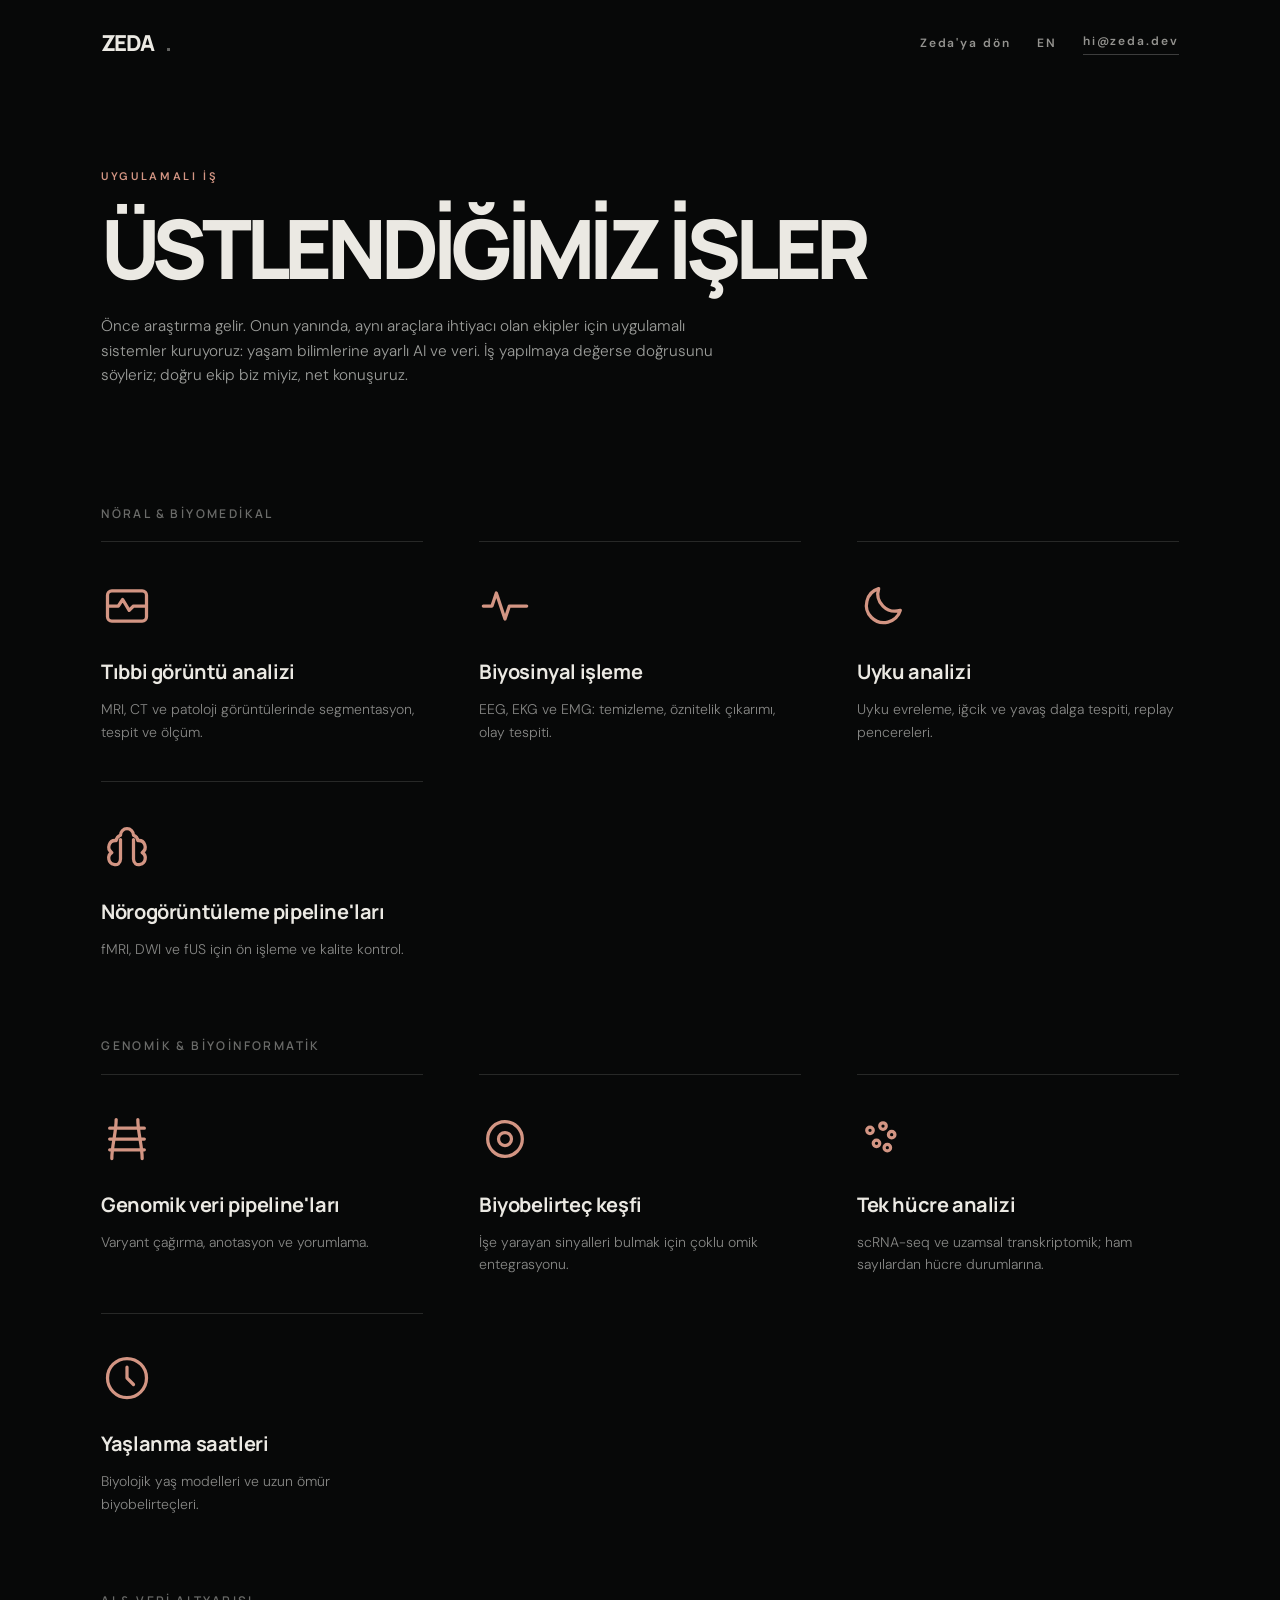
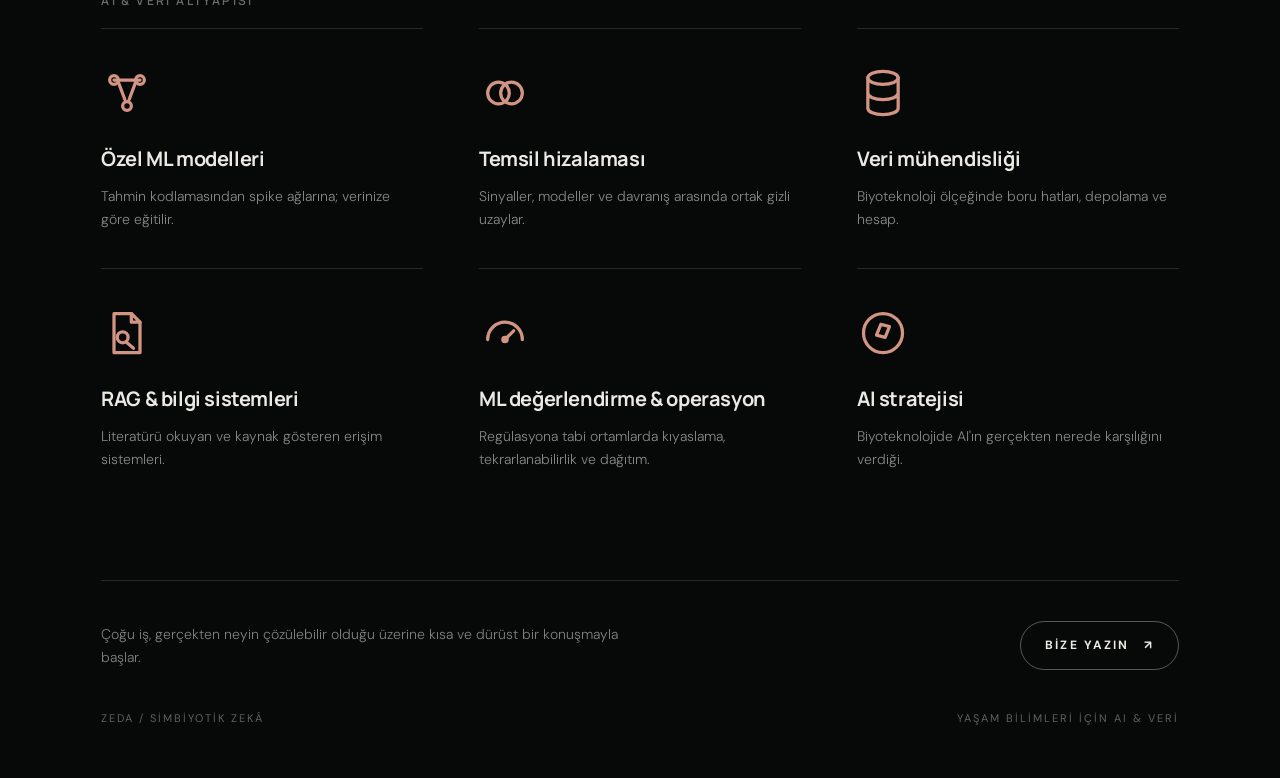
==== services-tr.html @ adeeffd5 "feat: minimal services layout — no cards, large icons, hairlines" ====
<!doctype html>
<html lang="tr">
<head>
<meta charset="utf-8">
<meta name="viewport" content="width=device-width, initial-scale=1, viewport-fit=cover">
<meta name="theme-color" content="#080909">
<meta name="robots" content="index,follow">
<meta name="description" content="Zeda'nın araştırmanın yanında aldığı uygulamalı işler: tıbbi görüntülemeden genomik boru hatlarına, yaşam bilimleri için AI ve veri.">
<link rel="canonical" href="https://zeda.dev/services-tr.html">
<link rel="alternate" hreflang="en" href="https://zeda.dev/services.html">
<link rel="alternate" hreflang="tr" href="https://zeda.dev/services-tr.html">
<link rel="icon" type="image/svg+xml" href="./zeda-logo-white.svg">
<meta property="og:type" content="website">
<meta property="og:title" content="Hizmetler · Zeda">
<meta property="og:description" content="Zeda'nın araştırmanın yanında aldığı uygulamalı işler: tıbbi görüntülemeden genomik boru hatlarına, yaşam bilimleri için AI ve veri.">
<link rel="preconnect" href="https://fonts.googleapis.com">
<link rel="preconnect" href="https://fonts.gstatic.com" crossorigin>
<link href="https://fonts.googleapis.com/css2?family=DM+Sans:wght@300;400;500;600;700&family=Manrope:wght@300;400;500;600;700;800&display=swap" rel="stylesheet">
<title>Hizmetler · Zeda | AI &amp; Data for the Life Sciences</title>
<style>
:root{--ink:#070808;--chalk:#ebe9e3;--sub:#9c9c98;--acc:#d39583;--line:rgba(235,233,227,.14)}
*{box-sizing:border-box}
html{scroll-behavior:smooth}
body{margin:0;background:var(--ink);color:var(--chalk);font-family:'DM Sans',Helvetica,Arial,sans-serif;-webkit-font-smoothing:antialiased;line-height:1.6}
a{color:inherit;text-decoration:none}
.wrap{max-width:1180px;margin:0 auto;padding:0 clamp(22px,4vw,56px)}
header{display:flex;align-items:center;justify-content:space-between;padding:26px 0}
.brand{display:inline-flex;align-items:center;gap:12px;font-family:'Manrope',sans-serif;font-weight:800;letter-spacing:-.08em;font-size:22px}
.brand img{width:28px;height:28px}
.brand .dot{opacity:.4}
.head-right{display:flex;align-items:center;gap:26px;font-size:12px;letter-spacing:.16em;font-weight:600}
.head-right a{opacity:.62;transition:opacity .2s}
.head-right a:hover{opacity:1}
.head-right .mail{border-bottom:1px solid rgba(255,255,255,.35);padding-bottom:3px}
.hero{position:relative;padding:9vh 0 7vh}
.hero .kick{font-size:11px;letter-spacing:.24em;color:var(--acc);font-weight:600;margin-bottom:22px}
.hero h1{font-family:'Manrope',sans-serif;font-weight:800;letter-spacing:-.07em;line-height:.98;font-size:clamp(44px,6.4vw,96px);margin:0 0 26px;max-width:16ch}
.hero p{max-width:62ch;font-size:clamp(15px,1.2vw,18px);color:rgba(227,228,224,.68);font-weight:300}
.svc-section{margin:14px 0 10px}
.svc-sec-title{font-family:'Manrope',sans-serif;font-size:12px;font-weight:600;letter-spacing:.2em;color:rgba(228,229,224,.45);margin:38px 0 18px;text-transform:uppercase}
.svc-grid{display:grid;grid-template-columns:repeat(auto-fill,minmax(300px,1fr));column-gap:56px;row-gap:0}
.svc-card{position:relative;padding:38px 0;border-top:1px solid var(--line)}
.svc-icon{color:var(--acc);margin-bottom:24px;display:grid;place-items:start;transition:transform .3s}
.svc-icon svg{width:52px;height:52px}
.svc-card:hover .svc-icon{transform:translateY(-3px)}
.svc-card h3{font-family:'Manrope',sans-serif;font-size:20px;font-weight:700;letter-spacing:-.02em;margin:0 0 10px}
.svc-card p{margin:0;font-size:14px;color:rgba(227,228,224,.58);font-weight:300;max-width:34ch}
.close{margin:72px 0 40px;border-top:1px solid var(--line);padding-top:40px;display:flex;align-items:center;justify-content:space-between;gap:24px;flex-wrap:wrap}
.close p{margin:0;font-size:14px;color:rgba(227,228,224,.55);max-width:52ch;font-weight:300}
.cta{display:inline-flex;align-items:center;gap:14px;font-size:12px;font-weight:700;letter-spacing:.18em;border:1px solid rgba(235,233,227,.35);border-radius:100px;padding:14px 24px;transition:border-color .25s,background .25s}
.cta:hover{border-color:var(--acc);background:rgba(211,149,131,.08)}
footer{padding:0 0 50px;font-size:11px;letter-spacing:.18em;color:rgba(231,232,228,.4);display:flex;justify-content:space-between;gap:16px;flex-wrap:wrap}
@media(max-width:640px){.head-right{gap:16px}
</style>
</head>
<body>
<div class="wrap">
  <header>
    <a class="brand" href="./">ZEDA<span class="dot">.</span></a>
    <div class="head-right">
      <a href="./">Zeda'ya dön</a>
      <a class="lang" href="./services.html" hreflang="en">EN</a>
      <a class="mail" href="mailto:hi@zeda.dev">hi@zeda.dev</a>
    </div>
  </header>

  <section class="hero">
    <div class="kick">UYGULAMALI İŞ</div>
    <h1>ÜSTLENDİĞİMİZ İŞLER</h1>
    <p>Önce araştırma gelir. Onun yanında, aynı araçlara ihtiyacı olan ekipler için uygulamalı sistemler kuruyoruz: yaşam bilimlerine ayarlı AI ve veri. İş yapılmaya değerse doğrusunu söyleriz; doğru ekip biz miyiz, net konuşuruz.</p>
  </section>

  <section class="svc-section">
    <h2 class="svc-sec-title">Nöral & biyomedikal</h2>
    <div class="svc-grid"><article class="svc-card">
      <div class="svc-icon"><svg viewBox="0 0 24 24" width="26" height="26" fill="none" stroke="currentColor" stroke-width="1.5" stroke-linecap="round" stroke-linejoin="round" aria-hidden="true"><rect x="3" y="5" width="18" height="14" rx="2"/><path d="M3 12h5l2-3 3 5 2-2h6"/></svg></div>
      <h3>Tıbbi görüntü analizi</h3>
      <p>MRI, CT ve patoloji görüntülerinde segmentasyon, tespit ve ölçüm.</p>
    </article><article class="svc-card">
      <div class="svc-icon"><svg viewBox="0 0 24 24" width="26" height="26" fill="none" stroke="currentColor" stroke-width="1.5" stroke-linecap="round" stroke-linejoin="round" aria-hidden="true"><path d="M2 12h4l2-6 4 12 2-6h8"/></svg></div>
      <h3>Biyosinyal işleme</h3>
      <p>EEG, EKG ve EMG: temizleme, öznitelik çıkarımı, olay tespiti.</p>
    </article><article class="svc-card">
      <div class="svc-icon"><svg viewBox="0 0 24 24" width="26" height="26" fill="none" stroke="currentColor" stroke-width="1.5" stroke-linecap="round" stroke-linejoin="round" aria-hidden="true"><path d="M20 14A8 8 0 0 1 10 4a8 8 0 1 0 10 10z"/></svg></div>
      <h3>Uyku analizi</h3>
      <p>Uyku evreleme, iğcik ve yavaş dalga tespiti, replay pencereleri.</p>
    </article><article class="svc-card">
      <div class="svc-icon"><svg viewBox="0 0 24 24" width="26" height="26" fill="none" stroke="currentColor" stroke-width="1.5" stroke-linecap="round" stroke-linejoin="round" aria-hidden="true"><path d="M12 4a3 3 0 0 0-3 3 3 3 0 0 0-2 2.5A3 3 0 0 0 5 15a3 3 0 0 0 1 5.5c1.5.5 3-.5 3-2.5V9m3-5a3 3 0 0 1 3 3 3 3 0 0 1 2 2.5A3 3 0 0 1 19 15a3 3 0 0 1-1 5.5c-1.5.5-3-.5-3-2.5V9"/></svg></div>
      <h3>Nörogörüntüleme pipeline'ları</h3>
      <p>fMRI, DWI ve fUS için ön işleme ve kalite kontrol.</p>
    </article></div>
  </section><section class="svc-section">
    <h2 class="svc-sec-title">Genomik & biyoinformatik</h2>
    <div class="svc-grid"><article class="svc-card">
      <div class="svc-icon"><svg viewBox="0 0 24 24" width="26" height="26" fill="none" stroke="currentColor" stroke-width="1.5" stroke-linecap="round" stroke-linejoin="round" aria-hidden="true"><path d="M7 3c0 6-2 12-2 18M17 3c0 6 2 12 2 18M4 7h16M4 12h16M4 17h16"/></svg></div>
      <h3>Genomik veri pipeline'ları</h3>
      <p>Varyant çağırma, anotasyon ve yorumlama.</p>
    </article><article class="svc-card">
      <div class="svc-icon"><svg viewBox="0 0 24 24" width="26" height="26" fill="none" stroke="currentColor" stroke-width="1.5" stroke-linecap="round" stroke-linejoin="round" aria-hidden="true"><circle cx="12" cy="12" r="8"/><circle cx="12" cy="12" r="3"/></svg></div>
      <h3>Biyobelirteç keşfi</h3>
      <p>İşe yarayan sinyalleri bulmak için çoklu omik entegrasyonu.</p>
    </article><article class="svc-card">
      <div class="svc-icon"><svg viewBox="0 0 24 24" width="26" height="26" fill="none" stroke="currentColor" stroke-width="1.5" stroke-linecap="round" stroke-linejoin="round" aria-hidden="true"><circle cx="6" cy="8" r="1.5"/><circle cx="12" cy="6" r="1.5"/><circle cx="9" cy="14" r="1.5"/><circle cx="16" cy="10" r="1.5"/><circle cx="14" cy="16" r="1.5"/></svg></div>
      <h3>Tek hücre analizi</h3>
      <p>scRNA-seq ve uzamsal transkriptomik; ham sayılardan hücre durumlarına.</p>
    </article><article class="svc-card">
      <div class="svc-icon"><svg viewBox="0 0 24 24" width="26" height="26" fill="none" stroke="currentColor" stroke-width="1.5" stroke-linecap="round" stroke-linejoin="round" aria-hidden="true"><circle cx="12" cy="12" r="9"/><path d="M12 7v5l3 3"/></svg></div>
      <h3>Yaşlanma saatleri</h3>
      <p>Biyolojik yaş modelleri ve uzun ömür biyobelirteçleri.</p>
    </article></div>
  </section><section class="svc-section">
    <h2 class="svc-sec-title">AI & veri altyapısı</h2>
    <div class="svc-grid"><article class="svc-card">
      <div class="svc-icon"><svg viewBox="0 0 24 24" width="26" height="26" fill="none" stroke="currentColor" stroke-width="1.5" stroke-linecap="round" stroke-linejoin="round" aria-hidden="true"><circle cx="6" cy="6" r="2"/><circle cx="18" cy="6" r="2"/><circle cx="12" cy="18" r="2"/><path d="M8 7l3 8M16 7l-3 8M6 6h12"/></svg></div>
      <h3>Özel ML modelleri</h3>
      <p>Tahmin kodlamasından spike ağlarına; verinize göre eğitilir.</p>
    </article><article class="svc-card">
      <div class="svc-icon"><svg viewBox="0 0 24 24" width="26" height="26" fill="none" stroke="currentColor" stroke-width="1.5" stroke-linecap="round" stroke-linejoin="round" aria-hidden="true"><circle cx="9" cy="12" r="5"/><circle cx="15" cy="12" r="5"/></svg></div>
      <h3>Temsil hizalaması</h3>
      <p>Sinyaller, modeller ve davranış arasında ortak gizli uzaylar.</p>
    </article><article class="svc-card">
      <div class="svc-icon"><svg viewBox="0 0 24 24" width="26" height="26" fill="none" stroke="currentColor" stroke-width="1.5" stroke-linecap="round" stroke-linejoin="round" aria-hidden="true"><ellipse cx="12" cy="5" rx="7" ry="3"/><path d="M5 5v14c0 1.7 3.1 3 7 3s7-1.3 7-3V5M5 12c0 1.7 3.1 3 7 3s7-1.3 7-3"/></svg></div>
      <h3>Veri mühendisliği</h3>
      <p>Biyoteknoloji ölçeğinde boru hatları, depolama ve hesap.</p>
    </article><article class="svc-card">
      <div class="svc-icon"><svg viewBox="0 0 24 24" width="26" height="26" fill="none" stroke="currentColor" stroke-width="1.5" stroke-linecap="round" stroke-linejoin="round" aria-hidden="true"><path d="M6 3h8l4 4v14H6z"/><path d="M14 3v4h4"/><circle cx="10" cy="14" r="2.5"/><path d="M12 16.5L15 19"/></svg></div>
      <h3>RAG & bilgi sistemleri</h3>
      <p>Literatürü okuyan ve kaynak gösteren erişim sistemleri.</p>
    </article><article class="svc-card">
      <div class="svc-icon"><svg viewBox="0 0 24 24" width="26" height="26" fill="none" stroke="currentColor" stroke-width="1.5" stroke-linecap="round" stroke-linejoin="round" aria-hidden="true"><path d="M4 15a8 8 0 1 1 16 0"/><path d="M12 15l4-4"/><circle cx="12" cy="15" r="1"/></svg></div>
      <h3>ML değerlendirme & operasyon</h3>
      <p>Regülasyona tabi ortamlarda kıyaslama, tekrarlanabilirlik ve dağıtım.</p>
    </article><article class="svc-card">
      <div class="svc-icon"><svg viewBox="0 0 24 24" width="26" height="26" fill="none" stroke="currentColor" stroke-width="1.5" stroke-linecap="round" stroke-linejoin="round" aria-hidden="true"><circle cx="12" cy="12" r="9"/><path d="M15 9l-2 5-4-1 2-5z"/></svg></div>
      <h3>AI stratejisi</h3>
      <p>Biyoteknolojide AI'ın gerçekten nerede karşılığını verdiği.</p>
    </article></div>
  </section>

  <section class="close">
    <p>Çoğu iş, gerçekten neyin çözülebilir olduğu üzerine kısa ve dürüst bir konuşmayla başlar.</p>
    <a class="cta" href="mailto:hi@zeda.dev?subject=Project%20inquiry">BİZE YAZIN <span>↗</span></a>
  </section>

  <footer>
    <span>ZEDA / SİMBİYOTİK ZEKÂ</span>
    <span>YAŞAM BİLİMLERİ İÇİN AI &amp; VERİ</span>
  </footer>
</div>
</body>
</html>
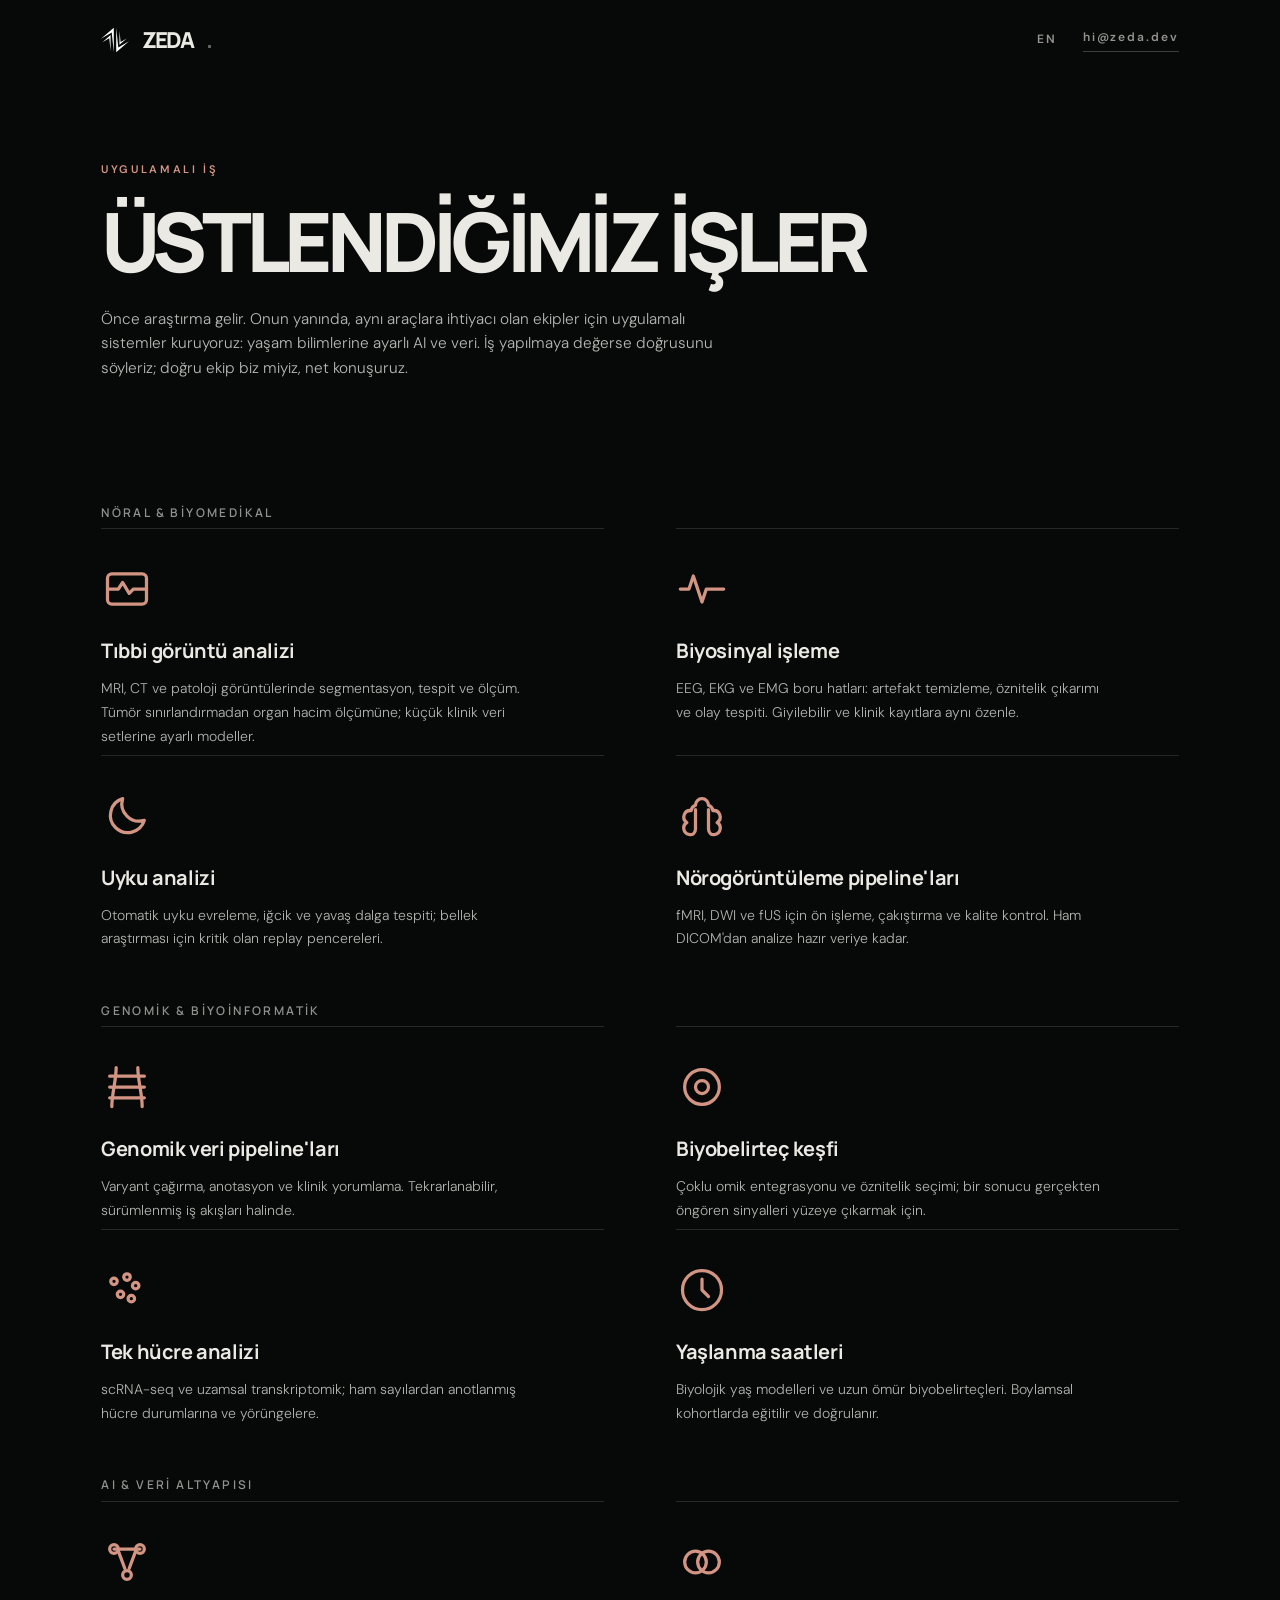
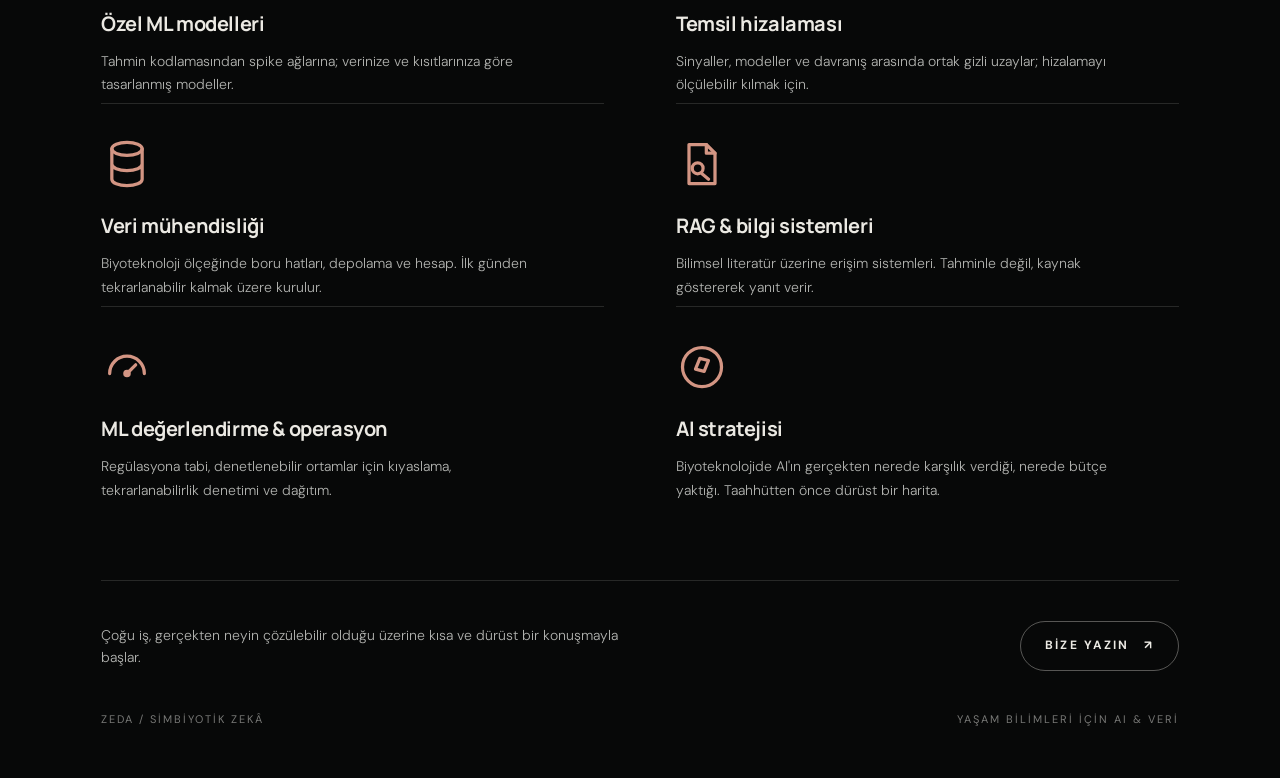
==== commit 8b4c9b60: "fix: services logo, lang links, 2-col grid, richer copy" ====
--- a/services-tr.html
+++ b/services-tr.html
@@ -25,40 +25,39 @@
 a{color:inherit;text-decoration:none}
 .wrap{max-width:1180px;margin:0 auto;padding:0 clamp(22px,4vw,56px)}
 header{display:flex;align-items:center;justify-content:space-between;padding:26px 0}
-.brand{display:inline-flex;align-items:center;gap:12px;font-family:'Manrope',sans-serif;font-weight:800;letter-spacing:-.08em;font-size:22px}
+.brand{display:inline-flex;align-items:center;gap:13px;font-family:'Manrope',sans-serif;font-weight:800;letter-spacing:-.09em;font-size:22px;line-height:1}
 .brand img{width:28px;height:28px}
 .brand .dot{opacity:.4}
 .head-right{display:flex;align-items:center;gap:26px;font-size:12px;letter-spacing:.16em;font-weight:600}
 .head-right a{opacity:.62;transition:opacity .2s}
 .head-right a:hover{opacity:1}
 .head-right .mail{border-bottom:1px solid rgba(255,255,255,.35);padding-bottom:3px}
-.hero{position:relative;padding:9vh 0 7vh}
+.hero{padding:9vh 0 7vh}
 .hero .kick{font-size:11px;letter-spacing:.24em;color:var(--acc);font-weight:600;margin-bottom:22px}
 .hero h1{font-family:'Manrope',sans-serif;font-weight:800;letter-spacing:-.07em;line-height:.98;font-size:clamp(44px,6.4vw,96px);margin:0 0 26px;max-width:16ch}
-.hero p{max-width:62ch;font-size:clamp(15px,1.2vw,18px);color:rgba(227,228,224,.68);font-weight:300}
+.hero p{max-width:62ch;font-size:clamp(15px,1.2vw,18px);color:rgba(227,228,224,.8);font-weight:300}
 .svc-section{margin:14px 0 10px}
-.svc-sec-title{font-family:'Manrope',sans-serif;font-size:12px;font-weight:600;letter-spacing:.2em;color:rgba(228,229,224,.45);margin:38px 0 18px;text-transform:uppercase}
-.svc-grid{display:grid;grid-template-columns:repeat(auto-fill,minmax(300px,1fr));column-gap:56px;row-gap:0}
-.svc-card{position:relative;padding:38px 0;border-top:1px solid var(--line)}
-.svc-icon{color:var(--acc);margin-bottom:24px;display:grid;place-items:start;transition:transform .3s}
-.svc-icon svg{width:52px;height:52px}
+.svc-sec-title{font-family:'Manrope',sans-serif;font-size:12px;font-weight:600;letter-spacing:.2em;color:rgba(228,229,224,.62);margin:44px 0 6px;text-transform:uppercase}
+.svc-grid{display:grid;grid-template-columns:repeat(2,1fr);column-gap:72px}
+.svc-card{position:relative;padding:34px 0 6px;border-top:1px solid var(--line)}
+.svc-icon{color:var(--acc);margin-bottom:20px;display:grid;place-items:start;transition:transform .3s}
 .svc-card:hover .svc-icon{transform:translateY(-3px)}
 .svc-card h3{font-family:'Manrope',sans-serif;font-size:20px;font-weight:700;letter-spacing:-.02em;margin:0 0 10px}
-.svc-card p{margin:0;font-size:14px;color:rgba(227,228,224,.58);font-weight:300;max-width:34ch}
+.svc-card p{margin:0;font-size:14px;line-height:1.7;color:rgba(227,228,224,.78);font-weight:300;max-width:44ch}
 .close{margin:72px 0 40px;border-top:1px solid var(--line);padding-top:40px;display:flex;align-items:center;justify-content:space-between;gap:24px;flex-wrap:wrap}
-.close p{margin:0;font-size:14px;color:rgba(227,228,224,.55);max-width:52ch;font-weight:300}
+.close p{margin:0;font-size:14px;color:rgba(227,228,224,.78);max-width:52ch;font-weight:300}
 .cta{display:inline-flex;align-items:center;gap:14px;font-size:12px;font-weight:700;letter-spacing:.18em;border:1px solid rgba(235,233,227,.35);border-radius:100px;padding:14px 24px;transition:border-color .25s,background .25s}
 .cta:hover{border-color:var(--acc);background:rgba(211,149,131,.08)}
-footer{padding:0 0 50px;font-size:11px;letter-spacing:.18em;color:rgba(231,232,228,.4);display:flex;justify-content:space-between;gap:16px;flex-wrap:wrap}
-@media(max-width:640px){.head-right{gap:16px}
+footer{padding:0 0 50px;font-size:11px;letter-spacing:.18em;color:rgba(231,232,228,.5);display:flex;justify-content:space-between;gap:16px;flex-wrap:wrap}
+@media(max-width:760px){.svc-grid{grid-template-columns:1fr}}
+@media(max-width:640px){.head-right{gap:16px}}
 </style>
 </head>
 <body>
 <div class="wrap">
   <header>
-    <a class="brand" href="./">ZEDA<span class="dot">.</span></a>
+    <a class="brand" href="./tr.html"><img src="./zeda-logo-white.svg" alt="" width="28" height="28">ZEDA<span class="dot">.</span></a>
     <div class="head-right">
-      <a href="./">Zeda'ya dön</a>
       <a class="lang" href="./services.html" hreflang="en">EN</a>
       <a class="mail" href="mailto:hi@zeda.dev">hi@zeda.dev</a>
     </div>
@@ -73,67 +72,67 @@
   <section class="svc-section">
     <h2 class="svc-sec-title">Nöral & biyomedikal</h2>
     <div class="svc-grid"><article class="svc-card">
-      <div class="svc-icon"><svg viewBox="0 0 24 24" width="26" height="26" fill="none" stroke="currentColor" stroke-width="1.5" stroke-linecap="round" stroke-linejoin="round" aria-hidden="true"><rect x="3" y="5" width="18" height="14" rx="2"/><path d="M3 12h5l2-3 3 5 2-2h6"/></svg></div>
+      <div class="svc-icon"><svg viewBox="0 0 24 24" width="52" height="52" fill="none" stroke="currentColor" stroke-width="1.5" stroke-linecap="round" stroke-linejoin="round" aria-hidden="true"><rect x="3" y="5" width="18" height="14" rx="2"/><path d="M3 12h5l2-3 3 5 2-2h6"/></svg></div>
       <h3>Tıbbi görüntü analizi</h3>
-      <p>MRI, CT ve patoloji görüntülerinde segmentasyon, tespit ve ölçüm.</p>
+      <p>MRI, CT ve patoloji görüntülerinde segmentasyon, tespit ve ölçüm. Tümör sınırlandırmadan organ hacim ölçümüne; küçük klinik veri setlerine ayarlı modeller.</p>
     </article><article class="svc-card">
-      <div class="svc-icon"><svg viewBox="0 0 24 24" width="26" height="26" fill="none" stroke="currentColor" stroke-width="1.5" stroke-linecap="round" stroke-linejoin="round" aria-hidden="true"><path d="M2 12h4l2-6 4 12 2-6h8"/></svg></div>
+      <div class="svc-icon"><svg viewBox="0 0 24 24" width="52" height="52" fill="none" stroke="currentColor" stroke-width="1.5" stroke-linecap="round" stroke-linejoin="round" aria-hidden="true"><path d="M2 12h4l2-6 4 12 2-6h8"/></svg></div>
       <h3>Biyosinyal işleme</h3>
-      <p>EEG, EKG ve EMG: temizleme, öznitelik çıkarımı, olay tespiti.</p>
+      <p>EEG, EKG ve EMG boru hatları: artefakt temizleme, öznitelik çıkarımı ve olay tespiti. Giyilebilir ve klinik kayıtlara aynı özenle.</p>
     </article><article class="svc-card">
-      <div class="svc-icon"><svg viewBox="0 0 24 24" width="26" height="26" fill="none" stroke="currentColor" stroke-width="1.5" stroke-linecap="round" stroke-linejoin="round" aria-hidden="true"><path d="M20 14A8 8 0 0 1 10 4a8 8 0 1 0 10 10z"/></svg></div>
+      <div class="svc-icon"><svg viewBox="0 0 24 24" width="52" height="52" fill="none" stroke="currentColor" stroke-width="1.5" stroke-linecap="round" stroke-linejoin="round" aria-hidden="true"><path d="M20 14A8 8 0 0 1 10 4a8 8 0 1 0 10 10z"/></svg></div>
       <h3>Uyku analizi</h3>
-      <p>Uyku evreleme, iğcik ve yavaş dalga tespiti, replay pencereleri.</p>
+      <p>Otomatik uyku evreleme, iğcik ve yavaş dalga tespiti; bellek araştırması için kritik olan replay pencereleri.</p>
     </article><article class="svc-card">
-      <div class="svc-icon"><svg viewBox="0 0 24 24" width="26" height="26" fill="none" stroke="currentColor" stroke-width="1.5" stroke-linecap="round" stroke-linejoin="round" aria-hidden="true"><path d="M12 4a3 3 0 0 0-3 3 3 3 0 0 0-2 2.5A3 3 0 0 0 5 15a3 3 0 0 0 1 5.5c1.5.5 3-.5 3-2.5V9m3-5a3 3 0 0 1 3 3 3 3 0 0 1 2 2.5A3 3 0 0 1 19 15a3 3 0 0 1-1 5.5c-1.5.5-3-.5-3-2.5V9"/></svg></div>
+      <div class="svc-icon"><svg viewBox="0 0 24 24" width="52" height="52" fill="none" stroke="currentColor" stroke-width="1.5" stroke-linecap="round" stroke-linejoin="round" aria-hidden="true"><path d="M12 4a3 3 0 0 0-3 3 3 3 0 0 0-2 2.5A3 3 0 0 0 5 15a3 3 0 0 0 1 5.5c1.5.5 3-.5 3-2.5V9m3-5a3 3 0 0 1 3 3 3 3 0 0 1 2 2.5A3 3 0 0 1 19 15a3 3 0 0 1-1 5.5c-1.5.5-3-.5-3-2.5V9"/></svg></div>
       <h3>Nörogörüntüleme pipeline'ları</h3>
-      <p>fMRI, DWI ve fUS için ön işleme ve kalite kontrol.</p>
+      <p>fMRI, DWI ve fUS için ön işleme, çakıştırma ve kalite kontrol. Ham DICOM'dan analize hazır veriye kadar.</p>
     </article></div>
   </section><section class="svc-section">
     <h2 class="svc-sec-title">Genomik & biyoinformatik</h2>
     <div class="svc-grid"><article class="svc-card">
-      <div class="svc-icon"><svg viewBox="0 0 24 24" width="26" height="26" fill="none" stroke="currentColor" stroke-width="1.5" stroke-linecap="round" stroke-linejoin="round" aria-hidden="true"><path d="M7 3c0 6-2 12-2 18M17 3c0 6 2 12 2 18M4 7h16M4 12h16M4 17h16"/></svg></div>
+      <div class="svc-icon"><svg viewBox="0 0 24 24" width="52" height="52" fill="none" stroke="currentColor" stroke-width="1.5" stroke-linecap="round" stroke-linejoin="round" aria-hidden="true"><path d="M7 3c0 6-2 12-2 18M17 3c0 6 2 12 2 18M4 7h16M4 12h16M4 17h16"/></svg></div>
       <h3>Genomik veri pipeline'ları</h3>
-      <p>Varyant çağırma, anotasyon ve yorumlama.</p>
+      <p>Varyant çağırma, anotasyon ve klinik yorumlama. Tekrarlanabilir, sürümlenmiş iş akışları halinde.</p>
     </article><article class="svc-card">
-      <div class="svc-icon"><svg viewBox="0 0 24 24" width="26" height="26" fill="none" stroke="currentColor" stroke-width="1.5" stroke-linecap="round" stroke-linejoin="round" aria-hidden="true"><circle cx="12" cy="12" r="8"/><circle cx="12" cy="12" r="3"/></svg></div>
+      <div class="svc-icon"><svg viewBox="0 0 24 24" width="52" height="52" fill="none" stroke="currentColor" stroke-width="1.5" stroke-linecap="round" stroke-linejoin="round" aria-hidden="true"><circle cx="12" cy="12" r="8"/><circle cx="12" cy="12" r="3"/></svg></div>
       <h3>Biyobelirteç keşfi</h3>
-      <p>İşe yarayan sinyalleri bulmak için çoklu omik entegrasyonu.</p>
+      <p>Çoklu omik entegrasyonu ve öznitelik seçimi; bir sonucu gerçekten öngören sinyalleri yüzeye çıkarmak için.</p>
     </article><article class="svc-card">
-      <div class="svc-icon"><svg viewBox="0 0 24 24" width="26" height="26" fill="none" stroke="currentColor" stroke-width="1.5" stroke-linecap="round" stroke-linejoin="round" aria-hidden="true"><circle cx="6" cy="8" r="1.5"/><circle cx="12" cy="6" r="1.5"/><circle cx="9" cy="14" r="1.5"/><circle cx="16" cy="10" r="1.5"/><circle cx="14" cy="16" r="1.5"/></svg></div>
+      <div class="svc-icon"><svg viewBox="0 0 24 24" width="52" height="52" fill="none" stroke="currentColor" stroke-width="1.5" stroke-linecap="round" stroke-linejoin="round" aria-hidden="true"><circle cx="6" cy="8" r="1.5"/><circle cx="12" cy="6" r="1.5"/><circle cx="9" cy="14" r="1.5"/><circle cx="16" cy="10" r="1.5"/><circle cx="14" cy="16" r="1.5"/></svg></div>
       <h3>Tek hücre analizi</h3>
-      <p>scRNA-seq ve uzamsal transkriptomik; ham sayılardan hücre durumlarına.</p>
+      <p>scRNA-seq ve uzamsal transkriptomik; ham sayılardan anotlanmış hücre durumlarına ve yörüngelere.</p>
     </article><article class="svc-card">
-      <div class="svc-icon"><svg viewBox="0 0 24 24" width="26" height="26" fill="none" stroke="currentColor" stroke-width="1.5" stroke-linecap="round" stroke-linejoin="round" aria-hidden="true"><circle cx="12" cy="12" r="9"/><path d="M12 7v5l3 3"/></svg></div>
+      <div class="svc-icon"><svg viewBox="0 0 24 24" width="52" height="52" fill="none" stroke="currentColor" stroke-width="1.5" stroke-linecap="round" stroke-linejoin="round" aria-hidden="true"><circle cx="12" cy="12" r="9"/><path d="M12 7v5l3 3"/></svg></div>
       <h3>Yaşlanma saatleri</h3>
-      <p>Biyolojik yaş modelleri ve uzun ömür biyobelirteçleri.</p>
+      <p>Biyolojik yaş modelleri ve uzun ömür biyobelirteçleri. Boylamsal kohortlarda eğitilir ve doğrulanır.</p>
     </article></div>
   </section><section class="svc-section">
     <h2 class="svc-sec-title">AI & veri altyapısı</h2>
     <div class="svc-grid"><article class="svc-card">
-      <div class="svc-icon"><svg viewBox="0 0 24 24" width="26" height="26" fill="none" stroke="currentColor" stroke-width="1.5" stroke-linecap="round" stroke-linejoin="round" aria-hidden="true"><circle cx="6" cy="6" r="2"/><circle cx="18" cy="6" r="2"/><circle cx="12" cy="18" r="2"/><path d="M8 7l3 8M16 7l-3 8M6 6h12"/></svg></div>
+      <div class="svc-icon"><svg viewBox="0 0 24 24" width="52" height="52" fill="none" stroke="currentColor" stroke-width="1.5" stroke-linecap="round" stroke-linejoin="round" aria-hidden="true"><circle cx="6" cy="6" r="2"/><circle cx="18" cy="6" r="2"/><circle cx="12" cy="18" r="2"/><path d="M8 7l3 8M16 7l-3 8M6 6h12"/></svg></div>
       <h3>Özel ML modelleri</h3>
-      <p>Tahmin kodlamasından spike ağlarına; verinize göre eğitilir.</p>
+      <p>Tahmin kodlamasından spike ağlarına; verinize ve kısıtlarınıza göre tasarlanmış modeller.</p>
     </article><article class="svc-card">
-      <div class="svc-icon"><svg viewBox="0 0 24 24" width="26" height="26" fill="none" stroke="currentColor" stroke-width="1.5" stroke-linecap="round" stroke-linejoin="round" aria-hidden="true"><circle cx="9" cy="12" r="5"/><circle cx="15" cy="12" r="5"/></svg></div>
+      <div class="svc-icon"><svg viewBox="0 0 24 24" width="52" height="52" fill="none" stroke="currentColor" stroke-width="1.5" stroke-linecap="round" stroke-linejoin="round" aria-hidden="true"><circle cx="9" cy="12" r="5"/><circle cx="15" cy="12" r="5"/></svg></div>
       <h3>Temsil hizalaması</h3>
-      <p>Sinyaller, modeller ve davranış arasında ortak gizli uzaylar.</p>
+      <p>Sinyaller, modeller ve davranış arasında ortak gizli uzaylar; hizalamayı ölçülebilir kılmak için.</p>
     </article><article class="svc-card">
-      <div class="svc-icon"><svg viewBox="0 0 24 24" width="26" height="26" fill="none" stroke="currentColor" stroke-width="1.5" stroke-linecap="round" stroke-linejoin="round" aria-hidden="true"><ellipse cx="12" cy="5" rx="7" ry="3"/><path d="M5 5v14c0 1.7 3.1 3 7 3s7-1.3 7-3V5M5 12c0 1.7 3.1 3 7 3s7-1.3 7-3"/></svg></div>
+      <div class="svc-icon"><svg viewBox="0 0 24 24" width="52" height="52" fill="none" stroke="currentColor" stroke-width="1.5" stroke-linecap="round" stroke-linejoin="round" aria-hidden="true"><ellipse cx="12" cy="5" rx="7" ry="3"/><path d="M5 5v14c0 1.7 3.1 3 7 3s7-1.3 7-3V5M5 12c0 1.7 3.1 3 7 3s7-1.3 7-3"/></svg></div>
       <h3>Veri mühendisliği</h3>
-      <p>Biyoteknoloji ölçeğinde boru hatları, depolama ve hesap.</p>
+      <p>Biyoteknoloji ölçeğinde boru hatları, depolama ve hesap. İlk günden tekrarlanabilir kalmak üzere kurulur.</p>
     </article><article class="svc-card">
-      <div class="svc-icon"><svg viewBox="0 0 24 24" width="26" height="26" fill="none" stroke="currentColor" stroke-width="1.5" stroke-linecap="round" stroke-linejoin="round" aria-hidden="true"><path d="M6 3h8l4 4v14H6z"/><path d="M14 3v4h4"/><circle cx="10" cy="14" r="2.5"/><path d="M12 16.5L15 19"/></svg></div>
+      <div class="svc-icon"><svg viewBox="0 0 24 24" width="52" height="52" fill="none" stroke="currentColor" stroke-width="1.5" stroke-linecap="round" stroke-linejoin="round" aria-hidden="true"><path d="M6 3h8l4 4v14H6z"/><path d="M14 3v4h4"/><circle cx="10" cy="14" r="2.5"/><path d="M12 16.5L15 19"/></svg></div>
       <h3>RAG & bilgi sistemleri</h3>
-      <p>Literatürü okuyan ve kaynak gösteren erişim sistemleri.</p>
+      <p>Bilimsel literatür üzerine erişim sistemleri. Tahminle değil, kaynak göstererek yanıt verir.</p>
     </article><article class="svc-card">
-      <div class="svc-icon"><svg viewBox="0 0 24 24" width="26" height="26" fill="none" stroke="currentColor" stroke-width="1.5" stroke-linecap="round" stroke-linejoin="round" aria-hidden="true"><path d="M4 15a8 8 0 1 1 16 0"/><path d="M12 15l4-4"/><circle cx="12" cy="15" r="1"/></svg></div>
+      <div class="svc-icon"><svg viewBox="0 0 24 24" width="52" height="52" fill="none" stroke="currentColor" stroke-width="1.5" stroke-linecap="round" stroke-linejoin="round" aria-hidden="true"><path d="M4 15a8 8 0 1 1 16 0"/><path d="M12 15l4-4"/><circle cx="12" cy="15" r="1"/></svg></div>
       <h3>ML değerlendirme & operasyon</h3>
-      <p>Regülasyona tabi ortamlarda kıyaslama, tekrarlanabilirlik ve dağıtım.</p>
+      <p>Regülasyona tabi, denetlenebilir ortamlar için kıyaslama, tekrarlanabilirlik denetimi ve dağıtım.</p>
     </article><article class="svc-card">
-      <div class="svc-icon"><svg viewBox="0 0 24 24" width="26" height="26" fill="none" stroke="currentColor" stroke-width="1.5" stroke-linecap="round" stroke-linejoin="round" aria-hidden="true"><circle cx="12" cy="12" r="9"/><path d="M15 9l-2 5-4-1 2-5z"/></svg></div>
+      <div class="svc-icon"><svg viewBox="0 0 24 24" width="52" height="52" fill="none" stroke="currentColor" stroke-width="1.5" stroke-linecap="round" stroke-linejoin="round" aria-hidden="true"><circle cx="12" cy="12" r="9"/><path d="M15 9l-2 5-4-1 2-5z"/></svg></div>
       <h3>AI stratejisi</h3>
-      <p>Biyoteknolojide AI'ın gerçekten nerede karşılığını verdiği.</p>
+      <p>Biyoteknolojide AI'ın gerçekten nerede karşılık verdiği, nerede bütçe yaktığı. Taahhütten önce dürüst bir harita.</p>
     </article></div>
   </section>
 
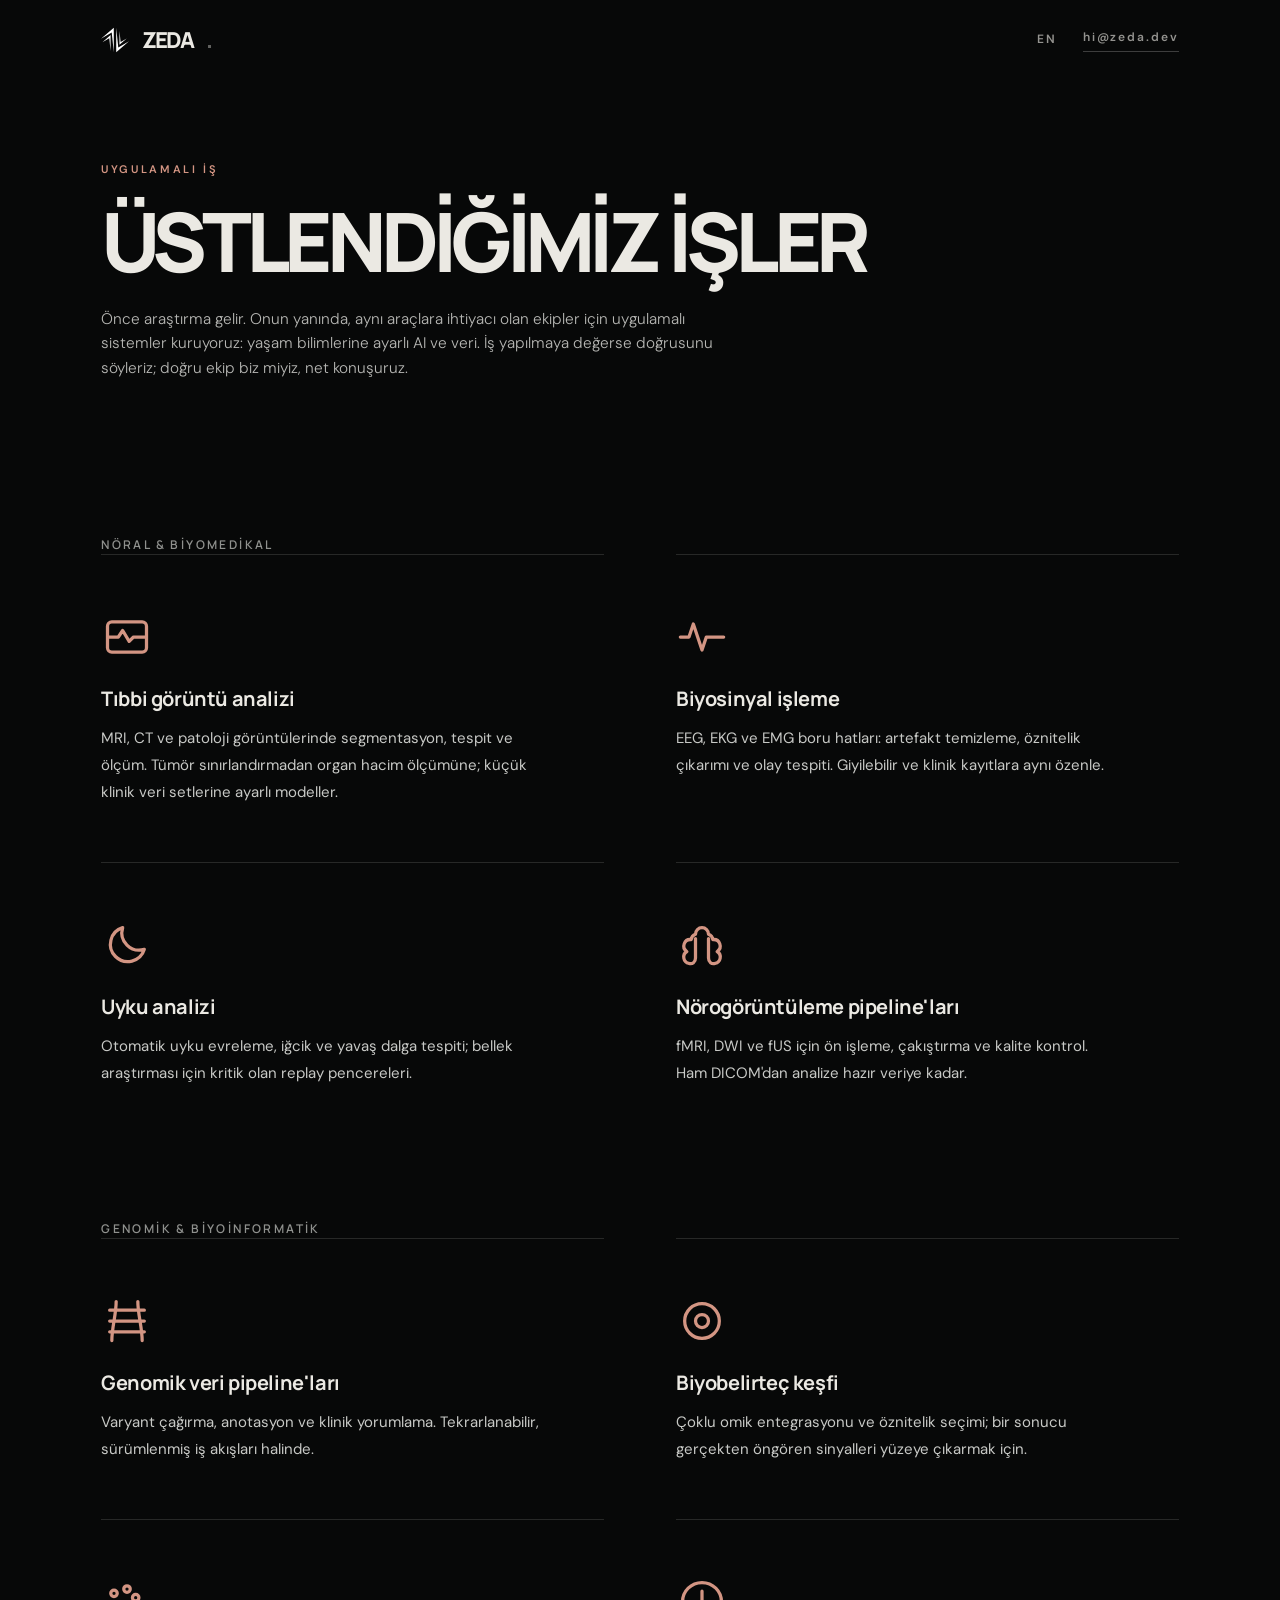
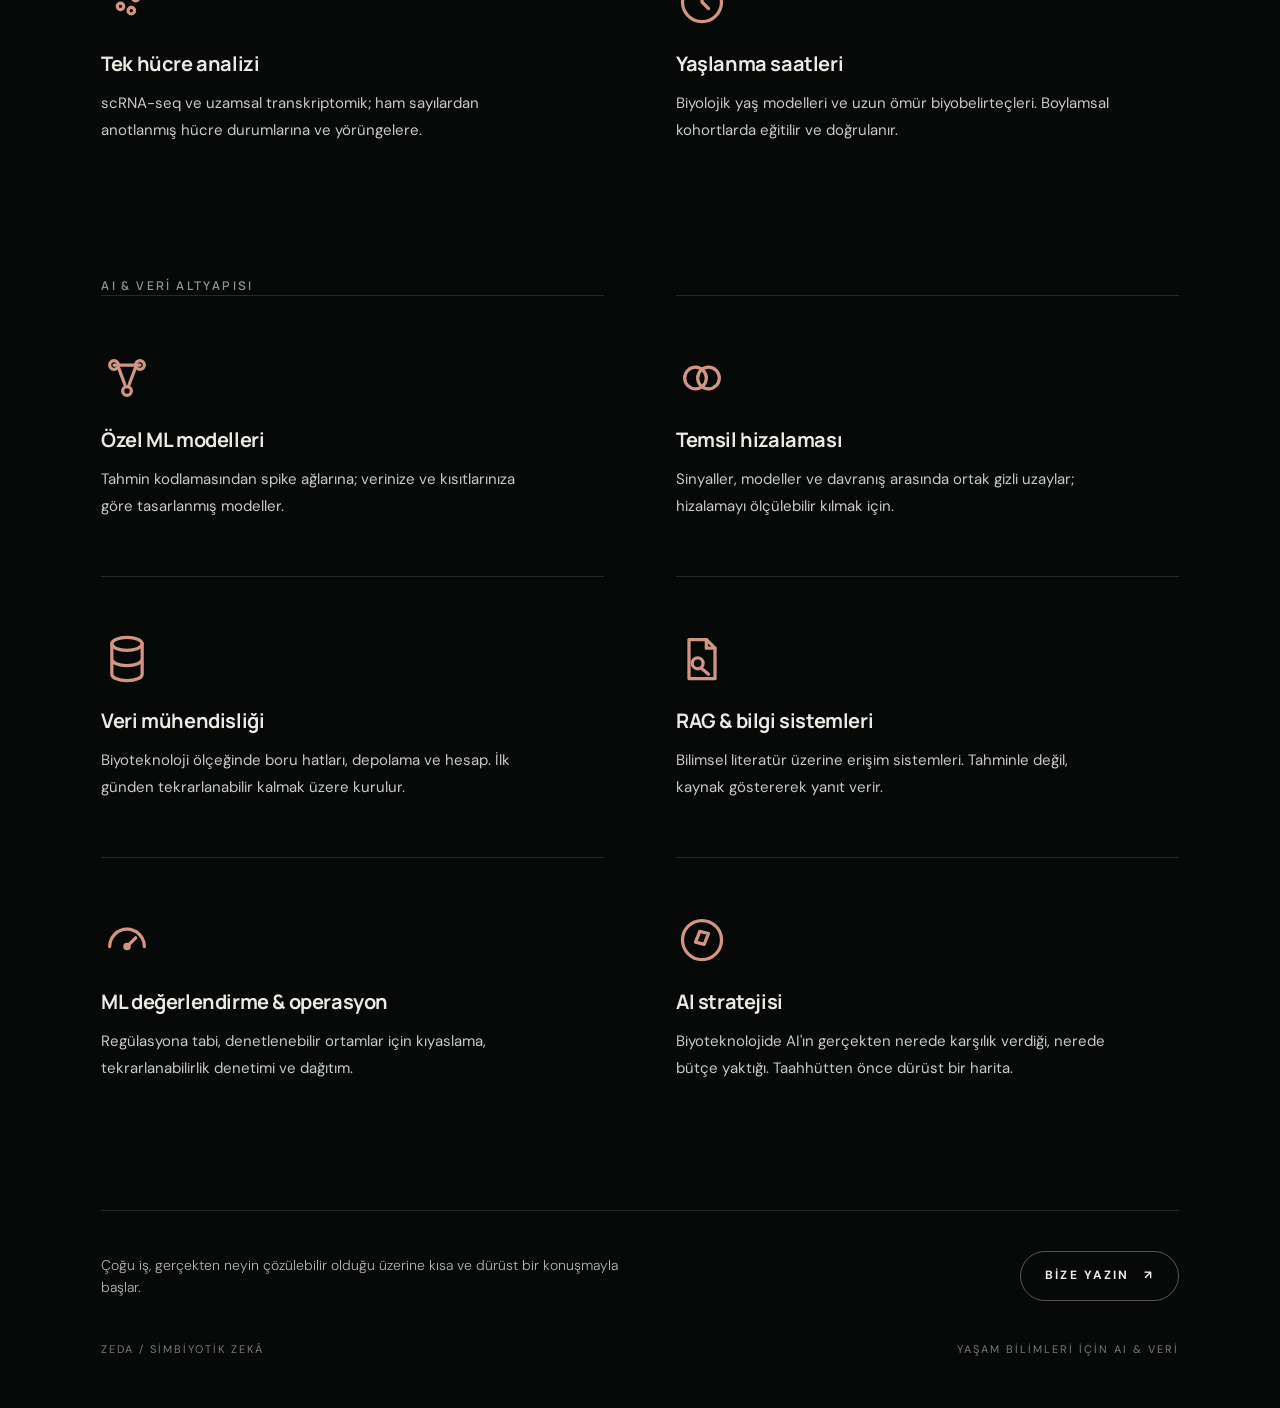
==== commit dffa2c75: "fix: services breathing room + readable descriptions" ====
--- a/services-tr.html
+++ b/services-tr.html
@@ -37,13 +37,13 @@
 .hero h1{font-family:'Manrope',sans-serif;font-weight:800;letter-spacing:-.07em;line-height:.98;font-size:clamp(44px,6.4vw,96px);margin:0 0 26px;max-width:16ch}
 .hero p{max-width:62ch;font-size:clamp(15px,1.2vw,18px);color:rgba(227,228,224,.8);font-weight:300}
 .svc-section{margin:14px 0 10px}
-.svc-sec-title{font-family:'Manrope',sans-serif;font-size:12px;font-weight:600;letter-spacing:.2em;color:rgba(228,229,224,.62);margin:44px 0 6px;text-transform:uppercase}
+.svc-sec-title{font-family:'Manrope',sans-serif;font-size:12px;font-weight:600;letter-spacing:.2em;color:rgba(228,229,224,.62);margin:76px 0 0;text-transform:uppercase}
 .svc-grid{display:grid;grid-template-columns:repeat(2,1fr);column-gap:72px}
-.svc-card{position:relative;padding:34px 0 6px;border-top:1px solid var(--line)}
+.svc-card{position:relative;padding:56px 0;border-top:1px solid var(--line)}
 .svc-icon{color:var(--acc);margin-bottom:20px;display:grid;place-items:start;transition:transform .3s}
 .svc-card:hover .svc-icon{transform:translateY(-3px)}
 .svc-card h3{font-family:'Manrope',sans-serif;font-size:20px;font-weight:700;letter-spacing:-.02em;margin:0 0 10px}
-.svc-card p{margin:0;font-size:14px;line-height:1.7;color:rgba(227,228,224,.78);font-weight:300;max-width:44ch}
+.svc-card p{margin:0;font-size:15px;line-height:1.8;color:rgba(227,228,224,.88);font-weight:400;max-width:44ch}
 .close{margin:72px 0 40px;border-top:1px solid var(--line);padding-top:40px;display:flex;align-items:center;justify-content:space-between;gap:24px;flex-wrap:wrap}
 .close p{margin:0;font-size:14px;color:rgba(227,228,224,.78);max-width:52ch;font-weight:300}
 .cta{display:inline-flex;align-items:center;gap:14px;font-size:12px;font-weight:700;letter-spacing:.18em;border:1px solid rgba(235,233,227,.35);border-radius:100px;padding:14px 24px;transition:border-color .25s,background .25s}
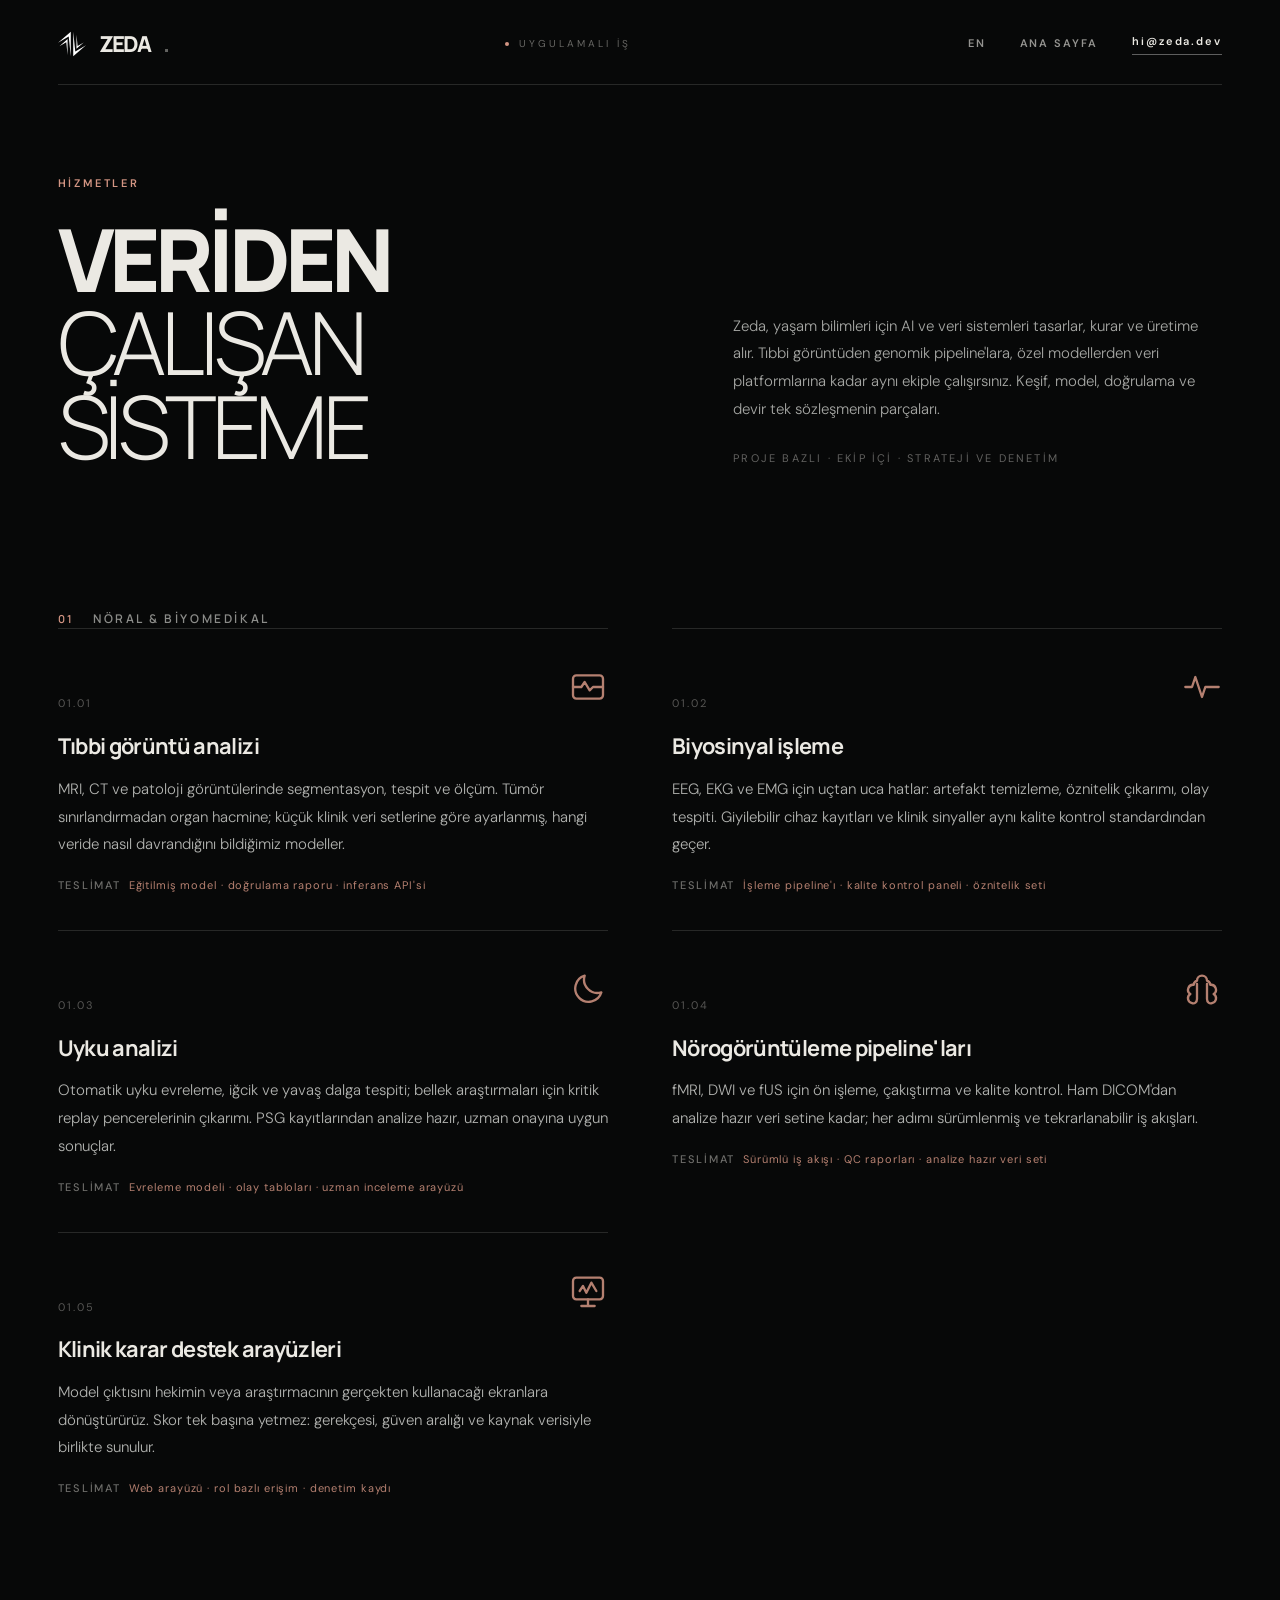
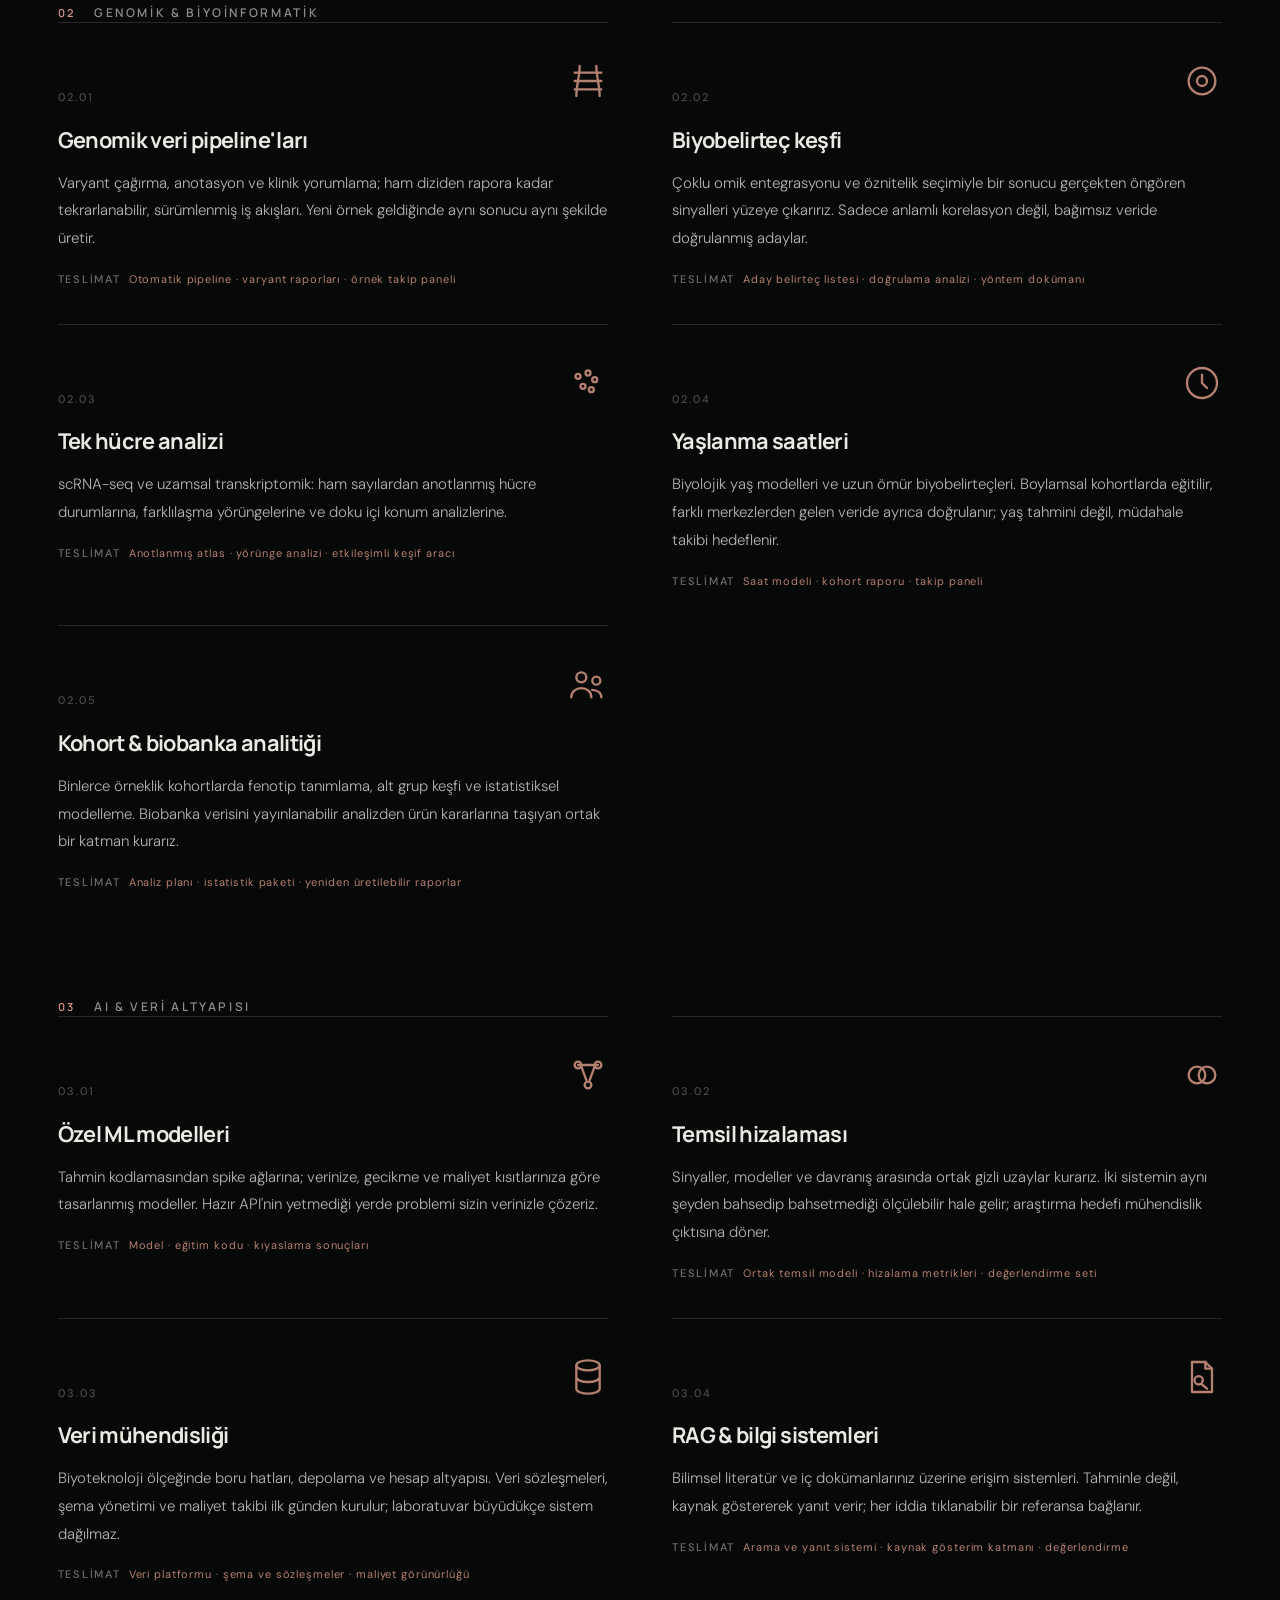
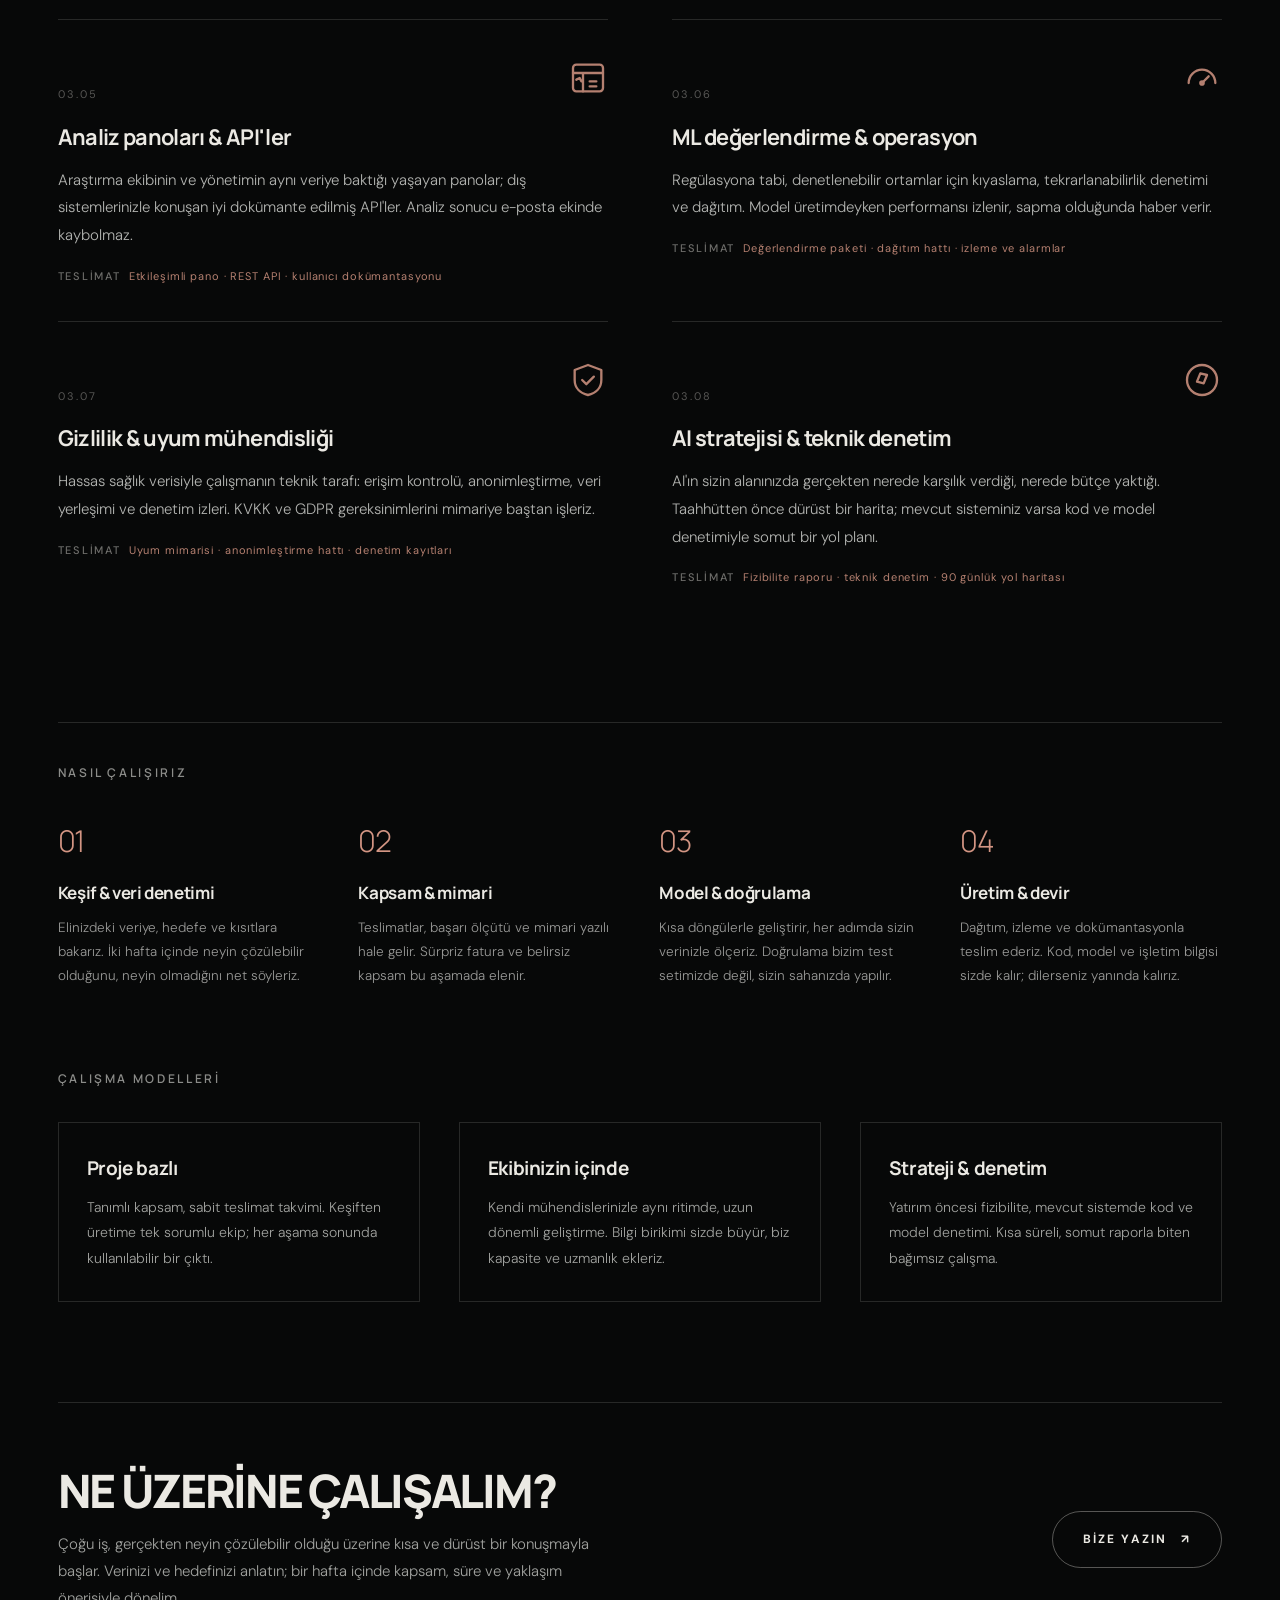
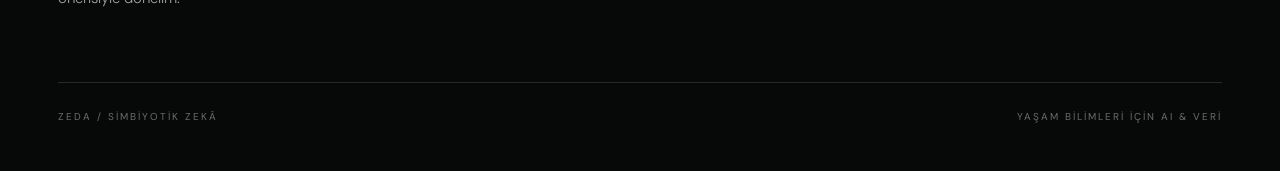
==== commit b2985166: "feat: rebuild services pages (18 items, deliverables, process, engagement models), daily capacity in" ====
--- a/services-tr.html
+++ b/services-tr.html
@@ -5,146 +5,221 @@
 <meta name="viewport" content="width=device-width, initial-scale=1, viewport-fit=cover">
 <meta name="theme-color" content="#080909">
 <meta name="robots" content="index,follow">
-<meta name="description" content="Zeda'nın araştırmanın yanında aldığı uygulamalı işler: tıbbi görüntülemeden genomik boru hatlarına, yaşam bilimleri için AI ve veri.">
+<meta name="description" content="Zeda hizmetleri: tıbbi görüntüleme, biyosinyal, genomik ve biyoinformatikten AI ve veri altyapısına; yaşam bilimleri için uçtan uca mühendislik.">
 <link rel="canonical" href="https://zeda.dev/services-tr.html">
 <link rel="alternate" hreflang="en" href="https://zeda.dev/services.html">
 <link rel="alternate" hreflang="tr" href="https://zeda.dev/services-tr.html">
 <link rel="icon" type="image/svg+xml" href="./zeda-logo-white.svg">
 <meta property="og:type" content="website">
 <meta property="og:title" content="Hizmetler · Zeda">
-<meta property="og:description" content="Zeda'nın araştırmanın yanında aldığı uygulamalı işler: tıbbi görüntülemeden genomik boru hatlarına, yaşam bilimleri için AI ve veri.">
+<meta property="og:description" content="Zeda hizmetleri: tıbbi görüntüleme, biyosinyal, genomik ve biyoinformatikten AI ve veri altyapısına; yaşam bilimleri için uçtan uca mühendislik.">
 <link rel="preconnect" href="https://fonts.googleapis.com">
 <link rel="preconnect" href="https://fonts.gstatic.com" crossorigin>
 <link href="https://fonts.googleapis.com/css2?family=DM+Sans:wght@300;400;500;600;700&family=Manrope:wght@300;400;500;600;700;800&display=swap" rel="stylesheet">
 <title>Hizmetler · Zeda | AI &amp; Data for the Life Sciences</title>
 <style>
-:root{--ink:#070808;--chalk:#ebe9e3;--sub:#9c9c98;--acc:#d39583;--line:rgba(235,233,227,.14)}
+:root{--ink:#070808;--chalk:#ebe9e3;--acc:#d39583;--line:rgba(235,233,227,.14)}
 *{box-sizing:border-box}
 html{scroll-behavior:smooth}
 body{margin:0;background:var(--ink);color:var(--chalk);font-family:'DM Sans',Helvetica,Arial,sans-serif;-webkit-font-smoothing:antialiased;line-height:1.6}
 a{color:inherit;text-decoration:none}
-.wrap{max-width:1180px;margin:0 auto;padding:0 clamp(22px,4vw,56px)}
-header{display:flex;align-items:center;justify-content:space-between;padding:26px 0}
+.wrap{max-width:1560px;margin:0 auto;padding:0 clamp(24px,4.5vw,72px)}
+header{display:flex;align-items:center;justify-content:space-between;padding:30px 0 26px;border-bottom:1px solid var(--line)}
 .brand{display:inline-flex;align-items:center;gap:13px;font-family:'Manrope',sans-serif;font-weight:800;letter-spacing:-.09em;font-size:22px;line-height:1}
 .brand img{width:28px;height:28px}
 .brand .dot{opacity:.4}
-.head-right{display:flex;align-items:center;gap:26px;font-size:12px;letter-spacing:.16em;font-weight:600}
+.head-mid{font-size:10px;letter-spacing:.3em;color:rgba(235,233,227,.42);display:flex;align-items:center;gap:10px}
+.head-mid::before{content:"";width:4px;height:4px;border-radius:50%;background:var(--acc)}
+.head-right{display:flex;align-items:center;gap:clamp(18px,2.6vw,42px);font-size:11px;letter-spacing:.18em;font-weight:600}
 .head-right a{opacity:.62;transition:opacity .2s}
 .head-right a:hover{opacity:1}
-.head-right .mail{border-bottom:1px solid rgba(255,255,255,.35);padding-bottom:3px}
-.hero{padding:9vh 0 7vh}
-.hero .kick{font-size:11px;letter-spacing:.24em;color:var(--acc);font-weight:600;margin-bottom:22px}
-.hero h1{font-family:'Manrope',sans-serif;font-weight:800;letter-spacing:-.07em;line-height:.98;font-size:clamp(44px,6.4vw,96px);margin:0 0 26px;max-width:16ch}
-.hero p{max-width:62ch;font-size:clamp(15px,1.2vw,18px);color:rgba(227,228,224,.8);font-weight:300}
-.svc-section{margin:14px 0 10px}
-.svc-sec-title{font-family:'Manrope',sans-serif;font-size:12px;font-weight:600;letter-spacing:.2em;color:rgba(228,229,224,.62);margin:76px 0 0;text-transform:uppercase}
-.svc-grid{display:grid;grid-template-columns:repeat(2,1fr);column-gap:72px}
-.svc-card{position:relative;padding:56px 0;border-top:1px solid var(--line)}
-.svc-icon{color:var(--acc);margin-bottom:20px;display:grid;place-items:start;transition:transform .3s}
-.svc-card:hover .svc-icon{transform:translateY(-3px)}
-.svc-card h3{font-family:'Manrope',sans-serif;font-size:20px;font-weight:700;letter-spacing:-.02em;margin:0 0 10px}
-.svc-card p{margin:0;font-size:15px;line-height:1.8;color:rgba(227,228,224,.88);font-weight:400;max-width:44ch}
-.close{margin:72px 0 40px;border-top:1px solid var(--line);padding-top:40px;display:flex;align-items:center;justify-content:space-between;gap:24px;flex-wrap:wrap}
-.close p{margin:0;font-size:14px;color:rgba(227,228,224,.78);max-width:52ch;font-weight:300}
-.cta{display:inline-flex;align-items:center;gap:14px;font-size:12px;font-weight:700;letter-spacing:.18em;border:1px solid rgba(235,233,227,.35);border-radius:100px;padding:14px 24px;transition:border-color .25s,background .25s}
+.head-right .mail{border-bottom:1px solid rgba(255,255,255,.35);padding-bottom:3px;opacity:1}
+.hero{padding:10vh 0 8vh;display:grid;grid-template-columns:1.25fr 1fr;gap:clamp(30px,5vw,90px);align-items:end}
+.hero .kick{font-size:11px;letter-spacing:.24em;color:var(--acc);font-weight:600;margin-bottom:24px}
+.hero h1{font-family:'Manrope',sans-serif;font-weight:800;letter-spacing:-.06em;line-height:.96;font-size:clamp(46px,6.8vw,110px);margin:0}
+.hero h1 .thin{font-weight:300}
+.hero p{max-width:56ch;font-size:clamp(15px,1.15vw,18px);color:rgba(227,228,224,.72);font-weight:300;line-height:1.85;margin:0 0 8px}
+.hero .hero-note{display:block;margin-top:26px;font-size:11px;letter-spacing:.2em;color:rgba(235,233,227,.4)}
+.svc-sec-title{font-family:'Manrope',sans-serif;font-size:12px;font-weight:600;letter-spacing:.22em;color:rgba(228,229,224,.6);margin:70px 0 0;text-transform:uppercase;display:flex;align-items:baseline;gap:18px}
+.svc-sec-title .sec-n{color:var(--acc);font-size:11px}
+.svc-grid{display:grid;grid-template-columns:repeat(2,1fr);column-gap:clamp(40px,5vw,90px)}
+.svc-card{position:relative;padding:38px 0 34px;border-top:1px solid var(--line)}
+.svc-top{display:flex;align-items:baseline;justify-content:space-between;gap:16px;margin-bottom:14px}
+.svc-n{font-size:11px;letter-spacing:.18em;color:rgba(235,233,227,.35)}
+.svc-icon{color:var(--acc);opacity:.85;transition:transform .3s,opacity .3s}
+.svc-card:hover .svc-icon{transform:translateY(-3px);opacity:1}
+.svc-card h3{font-family:'Manrope',sans-serif;font-size:clamp(21px,1.7vw,27px);font-weight:700;letter-spacing:-.03em;margin:0 0 12px}
+.svc-card p{margin:0;font-size:15px;line-height:1.85;color:rgba(227,228,224,.78);font-weight:300;max-width:56ch}
+.svc-out{margin-top:16px;font-size:11px;letter-spacing:.08em;line-height:1.9;color:rgba(211,149,131,.85)}
+.svc-out b{color:rgba(235,233,227,.45);font-weight:500;letter-spacing:.16em;margin-right:8px}
+.process{margin-top:100px;border-top:1px solid var(--line);padding-top:40px}
+.process-grid{display:grid;grid-template-columns:repeat(4,1fr);gap:clamp(24px,3vw,54px);margin-top:34px}
+.step .step-n{font-family:'Manrope',sans-serif;font-size:30px;font-weight:300;color:var(--acc);letter-spacing:-.04em}
+.step h3{font-family:'Manrope',sans-serif;font-size:17px;font-weight:700;margin:14px 0 10px;letter-spacing:-.02em}
+.step p{margin:0;font-size:13.5px;line-height:1.8;color:rgba(227,228,224,.66);font-weight:300}
+.models{margin-top:80px}
+.model-grid{display:grid;grid-template-columns:repeat(3,1fr);gap:clamp(24px,3vw,54px);margin-top:34px}
+.model{border:1px solid var(--line);padding:30px 28px;transition:border-color .25s}
+.model:hover{border-color:rgba(211,149,131,.5)}
+.model h3{font-family:'Manrope',sans-serif;font-size:19px;font-weight:700;margin:0 0 12px;letter-spacing:-.02em}
+.model p{margin:0;font-size:14px;line-height:1.8;color:rgba(227,228,224,.7);font-weight:300}
+.close{margin:100px 0 0;border-top:1px solid var(--line);padding:64px 0 70px;display:flex;align-items:center;justify-content:space-between;gap:32px;flex-wrap:wrap}
+.close h2{font-family:'Manrope',sans-serif;font-size:clamp(30px,3.6vw,54px);font-weight:800;letter-spacing:-.05em;line-height:1.05;margin:0 0 16px}
+.close p{margin:0;font-size:15px;color:rgba(227,228,224,.7);max-width:56ch;font-weight:300;line-height:1.8}
+.cta{display:inline-flex;align-items:center;gap:14px;font-size:12px;font-weight:700;letter-spacing:.18em;border:1px solid rgba(235,233,227,.35);border-radius:100px;padding:18px 30px;transition:border-color .25s,background .25s;white-space:nowrap}
 .cta:hover{border-color:var(--acc);background:rgba(211,149,131,.08)}
-footer{padding:0 0 50px;font-size:11px;letter-spacing:.18em;color:rgba(231,232,228,.5);display:flex;justify-content:space-between;gap:16px;flex-wrap:wrap}
-@media(max-width:760px){.svc-grid{grid-template-columns:1fr}}
-@media(max-width:640px){.head-right{gap:16px}}
+footer{padding:26px 0 46px;border-top:1px solid var(--line);font-size:10px;letter-spacing:.2em;color:rgba(231,232,228,.45);display:flex;justify-content:space-between;gap:16px;flex-wrap:wrap}
+@media(max-width:980px){.process-grid{grid-template-columns:repeat(2,1fr)}.model-grid{grid-template-columns:1fr}.hero{grid-template-columns:1fr;gap:30px}}
+@media(max-width:760px){.svc-grid{grid-template-columns:1fr}.head-mid{display:none}.close{padding:46px 0 54px}}
+@media(max-width:640px){.head-right{gap:16px;font-size:10px}.process-grid{grid-template-columns:1fr}}
 </style>
 </head>
 <body>
 <div class="wrap">
   <header>
     <a class="brand" href="./tr.html"><img src="./zeda-logo-white.svg" alt="" width="28" height="28">ZEDA<span class="dot">.</span></a>
+    <span class="head-mid">UYGULAMALI İŞ</span>
     <div class="head-right">
-      <a class="lang" href="./services.html" hreflang="en">EN</a>
+      <a href="services.html" hreflang="en">EN</a>
+      <a href="./tr.html">ANA SAYFA</a>
       <a class="mail" href="mailto:hi@zeda.dev">hi@zeda.dev</a>
     </div>
   </header>
 
   <section class="hero">
-    <div class="kick">UYGULAMALI İŞ</div>
-    <h1>ÜSTLENDİĞİMİZ İŞLER</h1>
-    <p>Önce araştırma gelir. Onun yanında, aynı araçlara ihtiyacı olan ekipler için uygulamalı sistemler kuruyoruz: yaşam bilimlerine ayarlı AI ve veri. İş yapılmaya değerse doğrusunu söyleriz; doğru ekip biz miyiz, net konuşuruz.</p>
-  </section>
-
+    <div>
+      <div class="kick">HİZMETLER</div>
+      <h1>VERİDEN<br><span class="thin">ÇALIŞAN SİSTEME</span></h1>
+    </div>
+    <div>
+      <p>Zeda, yaşam bilimleri için AI ve veri sistemleri tasarlar, kurar ve üretime alır. Tıbbi görüntüden genomik pipeline'lara, özel modellerden veri platformlarına kadar aynı ekiple çalışırsınız. Keşif, model, doğrulama ve devir tek sözleşmenin parçaları.</p>
+      <span class="hero-note">PROJE BAZLI · EKİP İÇİ · STRATEJİ VE DENETİM</span>
+    </div>
+  </section>
   <section class="svc-section">
-    <h2 class="svc-sec-title">Nöral & biyomedikal</h2>
+    <h2 class="svc-sec-title"><span class="sec-n">01</span>Nöral & biyomedikal</h2>
     <div class="svc-grid"><article class="svc-card">
-      <div class="svc-icon"><svg viewBox="0 0 24 24" width="52" height="52" fill="none" stroke="currentColor" stroke-width="1.5" stroke-linecap="round" stroke-linejoin="round" aria-hidden="true"><rect x="3" y="5" width="18" height="14" rx="2"/><path d="M3 12h5l2-3 3 5 2-2h6"/></svg></div>
+      <div class="svc-top"><span class="svc-n">01.01</span><div class="svc-icon"><svg viewBox="0 0 24 24" width="40" height="40" fill="none" stroke="currentColor" stroke-width="1.4" stroke-linecap="round" stroke-linejoin="round" aria-hidden="true"><rect x="3" y="5" width="18" height="14" rx="2"/><path d="M3 12h5l2-3 3 5 2-2h6"/></svg></div></div>
       <h3>Tıbbi görüntü analizi</h3>
-      <p>MRI, CT ve patoloji görüntülerinde segmentasyon, tespit ve ölçüm. Tümör sınırlandırmadan organ hacim ölçümüne; küçük klinik veri setlerine ayarlı modeller.</p>
-    </article><article class="svc-card">
-      <div class="svc-icon"><svg viewBox="0 0 24 24" width="52" height="52" fill="none" stroke="currentColor" stroke-width="1.5" stroke-linecap="round" stroke-linejoin="round" aria-hidden="true"><path d="M2 12h4l2-6 4 12 2-6h8"/></svg></div>
+      <p>MRI, CT ve patoloji görüntülerinde segmentasyon, tespit ve ölçüm. Tümör sınırlandırmadan organ hacmine; küçük klinik veri setlerine göre ayarlanmış, hangi veride nasıl davrandığını bildiğimiz modeller.</p>
+      <div class="svc-out"><b>TESLİMAT</b>Eğitilmiş model · doğrulama raporu · inferans API'si</div>
+    </article><article class="svc-card">
+      <div class="svc-top"><span class="svc-n">01.02</span><div class="svc-icon"><svg viewBox="0 0 24 24" width="40" height="40" fill="none" stroke="currentColor" stroke-width="1.4" stroke-linecap="round" stroke-linejoin="round" aria-hidden="true"><path d="M2 12h4l2-6 4 12 2-6h8"/></svg></div></div>
       <h3>Biyosinyal işleme</h3>
-      <p>EEG, EKG ve EMG boru hatları: artefakt temizleme, öznitelik çıkarımı ve olay tespiti. Giyilebilir ve klinik kayıtlara aynı özenle.</p>
-    </article><article class="svc-card">
-      <div class="svc-icon"><svg viewBox="0 0 24 24" width="52" height="52" fill="none" stroke="currentColor" stroke-width="1.5" stroke-linecap="round" stroke-linejoin="round" aria-hidden="true"><path d="M20 14A8 8 0 0 1 10 4a8 8 0 1 0 10 10z"/></svg></div>
+      <p>EEG, EKG ve EMG için uçtan uca hatlar: artefakt temizleme, öznitelik çıkarımı, olay tespiti. Giyilebilir cihaz kayıtları ve klinik sinyaller aynı kalite kontrol standardından geçer.</p>
+      <div class="svc-out"><b>TESLİMAT</b>İşleme pipeline'ı · kalite kontrol paneli · öznitelik seti</div>
+    </article><article class="svc-card">
+      <div class="svc-top"><span class="svc-n">01.03</span><div class="svc-icon"><svg viewBox="0 0 24 24" width="40" height="40" fill="none" stroke="currentColor" stroke-width="1.4" stroke-linecap="round" stroke-linejoin="round" aria-hidden="true"><path d="M20 14A8 8 0 0 1 10 4a8 8 0 1 0 10 10z"/></svg></div></div>
       <h3>Uyku analizi</h3>
-      <p>Otomatik uyku evreleme, iğcik ve yavaş dalga tespiti; bellek araştırması için kritik olan replay pencereleri.</p>
-    </article><article class="svc-card">
-      <div class="svc-icon"><svg viewBox="0 0 24 24" width="52" height="52" fill="none" stroke="currentColor" stroke-width="1.5" stroke-linecap="round" stroke-linejoin="round" aria-hidden="true"><path d="M12 4a3 3 0 0 0-3 3 3 3 0 0 0-2 2.5A3 3 0 0 0 5 15a3 3 0 0 0 1 5.5c1.5.5 3-.5 3-2.5V9m3-5a3 3 0 0 1 3 3 3 3 0 0 1 2 2.5A3 3 0 0 1 19 15a3 3 0 0 1-1 5.5c-1.5.5-3-.5-3-2.5V9"/></svg></div>
+      <p>Otomatik uyku evreleme, iğcik ve yavaş dalga tespiti; bellek araştırmaları için kritik replay pencerelerinin çıkarımı. PSG kayıtlarından analize hazır, uzman onayına uygun sonuçlar.</p>
+      <div class="svc-out"><b>TESLİMAT</b>Evreleme modeli · olay tabloları · uzman inceleme arayüzü</div>
+    </article><article class="svc-card">
+      <div class="svc-top"><span class="svc-n">01.04</span><div class="svc-icon"><svg viewBox="0 0 24 24" width="40" height="40" fill="none" stroke="currentColor" stroke-width="1.4" stroke-linecap="round" stroke-linejoin="round" aria-hidden="true"><path d="M12 4a3 3 0 0 0-3 3 3 3 0 0 0-2 2.5A3 3 0 0 0 5 15a3 3 0 0 0 1 5.5c1.5.5 3-.5 3-2.5V9m3-5a3 3 0 0 1 3 3 3 3 0 0 1 2 2.5A3 3 0 0 1 19 15a3 3 0 0 1-1 5.5c-1.5.5-3-.5-3-2.5V9"/></svg></div></div>
       <h3>Nörogörüntüleme pipeline'ları</h3>
-      <p>fMRI, DWI ve fUS için ön işleme, çakıştırma ve kalite kontrol. Ham DICOM'dan analize hazır veriye kadar.</p>
+      <p>fMRI, DWI ve fUS için ön işleme, çakıştırma ve kalite kontrol. Ham DICOM'dan analize hazır veri setine kadar; her adımı sürümlenmiş ve tekrarlanabilir iş akışları.</p>
+      <div class="svc-out"><b>TESLİMAT</b>Sürümlü iş akışı · QC raporları · analize hazır veri seti</div>
+    </article><article class="svc-card">
+      <div class="svc-top"><span class="svc-n">01.05</span><div class="svc-icon"><svg viewBox="0 0 24 24" width="40" height="40" fill="none" stroke="currentColor" stroke-width="1.4" stroke-linecap="round" stroke-linejoin="round" aria-hidden="true"><rect x="3" y="4" width="18" height="13" rx="2"/><path d="M8 21h8M12 17v4M7 12l2-3 2 4 3-6 3 5"/></svg></div></div>
+      <h3>Klinik karar destek arayüzleri</h3>
+      <p>Model çıktısını hekimin veya araştırmacının gerçekten kullanacağı ekranlara dönüştürürüz. Skor tek başına yetmez: gerekçesi, güven aralığı ve kaynak verisiyle birlikte sunulur.</p>
+      <div class="svc-out"><b>TESLİMAT</b>Web arayüzü · rol bazlı erişim · denetim kaydı</div>
     </article></div>
-  </section><section class="svc-section">
-    <h2 class="svc-sec-title">Genomik & biyoinformatik</h2>
+  </section>
+  <section class="svc-section">
+    <h2 class="svc-sec-title"><span class="sec-n">02</span>Genomik & biyoinformatik</h2>
     <div class="svc-grid"><article class="svc-card">
-      <div class="svc-icon"><svg viewBox="0 0 24 24" width="52" height="52" fill="none" stroke="currentColor" stroke-width="1.5" stroke-linecap="round" stroke-linejoin="round" aria-hidden="true"><path d="M7 3c0 6-2 12-2 18M17 3c0 6 2 12 2 18M4 7h16M4 12h16M4 17h16"/></svg></div>
+      <div class="svc-top"><span class="svc-n">02.01</span><div class="svc-icon"><svg viewBox="0 0 24 24" width="40" height="40" fill="none" stroke="currentColor" stroke-width="1.4" stroke-linecap="round" stroke-linejoin="round" aria-hidden="true"><path d="M7 3c0 6-2 12-2 18M17 3c0 6 2 12 2 18M4 7h16M4 12h16M4 17h16"/></svg></div></div>
       <h3>Genomik veri pipeline'ları</h3>
-      <p>Varyant çağırma, anotasyon ve klinik yorumlama. Tekrarlanabilir, sürümlenmiş iş akışları halinde.</p>
-    </article><article class="svc-card">
-      <div class="svc-icon"><svg viewBox="0 0 24 24" width="52" height="52" fill="none" stroke="currentColor" stroke-width="1.5" stroke-linecap="round" stroke-linejoin="round" aria-hidden="true"><circle cx="12" cy="12" r="8"/><circle cx="12" cy="12" r="3"/></svg></div>
+      <p>Varyant çağırma, anotasyon ve klinik yorumlama; ham diziden rapora kadar tekrarlanabilir, sürümlenmiş iş akışları. Yeni örnek geldiğinde aynı sonucu aynı şekilde üretir.</p>
+      <div class="svc-out"><b>TESLİMAT</b>Otomatik pipeline · varyant raporları · örnek takip paneli</div>
+    </article><article class="svc-card">
+      <div class="svc-top"><span class="svc-n">02.02</span><div class="svc-icon"><svg viewBox="0 0 24 24" width="40" height="40" fill="none" stroke="currentColor" stroke-width="1.4" stroke-linecap="round" stroke-linejoin="round" aria-hidden="true"><circle cx="12" cy="12" r="8"/><circle cx="12" cy="12" r="3"/></svg></div></div>
       <h3>Biyobelirteç keşfi</h3>
-      <p>Çoklu omik entegrasyonu ve öznitelik seçimi; bir sonucu gerçekten öngören sinyalleri yüzeye çıkarmak için.</p>
-    </article><article class="svc-card">
-      <div class="svc-icon"><svg viewBox="0 0 24 24" width="52" height="52" fill="none" stroke="currentColor" stroke-width="1.5" stroke-linecap="round" stroke-linejoin="round" aria-hidden="true"><circle cx="6" cy="8" r="1.5"/><circle cx="12" cy="6" r="1.5"/><circle cx="9" cy="14" r="1.5"/><circle cx="16" cy="10" r="1.5"/><circle cx="14" cy="16" r="1.5"/></svg></div>
+      <p>Çoklu omik entegrasyonu ve öznitelik seçimiyle bir sonucu gerçekten öngören sinyalleri yüzeye çıkarırız. Sadece anlamlı korelasyon değil, bağımsız veride doğrulanmış adaylar.</p>
+      <div class="svc-out"><b>TESLİMAT</b>Aday belirteç listesi · doğrulama analizi · yöntem dokümanı</div>
+    </article><article class="svc-card">
+      <div class="svc-top"><span class="svc-n">02.03</span><div class="svc-icon"><svg viewBox="0 0 24 24" width="40" height="40" fill="none" stroke="currentColor" stroke-width="1.4" stroke-linecap="round" stroke-linejoin="round" aria-hidden="true"><circle cx="6" cy="8" r="1.5"/><circle cx="12" cy="6" r="1.5"/><circle cx="9" cy="14" r="1.5"/><circle cx="16" cy="10" r="1.5"/><circle cx="14" cy="16" r="1.5"/></svg></div></div>
       <h3>Tek hücre analizi</h3>
-      <p>scRNA-seq ve uzamsal transkriptomik; ham sayılardan anotlanmış hücre durumlarına ve yörüngelere.</p>
-    </article><article class="svc-card">
-      <div class="svc-icon"><svg viewBox="0 0 24 24" width="52" height="52" fill="none" stroke="currentColor" stroke-width="1.5" stroke-linecap="round" stroke-linejoin="round" aria-hidden="true"><circle cx="12" cy="12" r="9"/><path d="M12 7v5l3 3"/></svg></div>
+      <p>scRNA-seq ve uzamsal transkriptomik: ham sayılardan anotlanmış hücre durumlarına, farklılaşma yörüngelerine ve doku içi konum analizlerine.</p>
+      <div class="svc-out"><b>TESLİMAT</b>Anotlanmış atlas · yörünge analizi · etkileşimli keşif aracı</div>
+    </article><article class="svc-card">
+      <div class="svc-top"><span class="svc-n">02.04</span><div class="svc-icon"><svg viewBox="0 0 24 24" width="40" height="40" fill="none" stroke="currentColor" stroke-width="1.4" stroke-linecap="round" stroke-linejoin="round" aria-hidden="true"><circle cx="12" cy="12" r="9"/><path d="M12 7v5l3 3"/></svg></div></div>
       <h3>Yaşlanma saatleri</h3>
-      <p>Biyolojik yaş modelleri ve uzun ömür biyobelirteçleri. Boylamsal kohortlarda eğitilir ve doğrulanır.</p>
+      <p>Biyolojik yaş modelleri ve uzun ömür biyobelirteçleri. Boylamsal kohortlarda eğitilir, farklı merkezlerden gelen veride ayrıca doğrulanır; yaş tahmini değil, müdahale takibi hedeflenir.</p>
+      <div class="svc-out"><b>TESLİMAT</b>Saat modeli · kohort raporu · takip paneli</div>
+    </article><article class="svc-card">
+      <div class="svc-top"><span class="svc-n">02.05</span><div class="svc-icon"><svg viewBox="0 0 24 24" width="40" height="40" fill="none" stroke="currentColor" stroke-width="1.4" stroke-linecap="round" stroke-linejoin="round" aria-hidden="true"><circle cx="8" cy="8" r="3"/><circle cx="17" cy="10" r="2.4"/><path d="M2 20c0-3.5 2.7-5.5 6-5.5s6 2 6 5.5M14.5 15.5c3 .2 5.5 1.8 5.5 4.5"/></svg></div></div>
+      <h3>Kohort & biobanka analitiği</h3>
+      <p>Binlerce örneklik kohortlarda fenotip tanımlama, alt grup keşfi ve istatistiksel modelleme. Biobanka verisini yayınlanabilir analizden ürün kararlarına taşıyan ortak bir katman kurarız.</p>
+      <div class="svc-out"><b>TESLİMAT</b>Analiz planı · istatistik paketi · yeniden üretilebilir raporlar</div>
     </article></div>
-  </section><section class="svc-section">
-    <h2 class="svc-sec-title">AI & veri altyapısı</h2>
+  </section>
+  <section class="svc-section">
+    <h2 class="svc-sec-title"><span class="sec-n">03</span>AI & veri altyapısı</h2>
     <div class="svc-grid"><article class="svc-card">
-      <div class="svc-icon"><svg viewBox="0 0 24 24" width="52" height="52" fill="none" stroke="currentColor" stroke-width="1.5" stroke-linecap="round" stroke-linejoin="round" aria-hidden="true"><circle cx="6" cy="6" r="2"/><circle cx="18" cy="6" r="2"/><circle cx="12" cy="18" r="2"/><path d="M8 7l3 8M16 7l-3 8M6 6h12"/></svg></div>
+      <div class="svc-top"><span class="svc-n">03.01</span><div class="svc-icon"><svg viewBox="0 0 24 24" width="40" height="40" fill="none" stroke="currentColor" stroke-width="1.4" stroke-linecap="round" stroke-linejoin="round" aria-hidden="true"><circle cx="6" cy="6" r="2"/><circle cx="18" cy="6" r="2"/><circle cx="12" cy="18" r="2"/><path d="M8 7l3 8M16 7l-3 8M6 6h12"/></svg></div></div>
       <h3>Özel ML modelleri</h3>
-      <p>Tahmin kodlamasından spike ağlarına; verinize ve kısıtlarınıza göre tasarlanmış modeller.</p>
-    </article><article class="svc-card">
-      <div class="svc-icon"><svg viewBox="0 0 24 24" width="52" height="52" fill="none" stroke="currentColor" stroke-width="1.5" stroke-linecap="round" stroke-linejoin="round" aria-hidden="true"><circle cx="9" cy="12" r="5"/><circle cx="15" cy="12" r="5"/></svg></div>
+      <p>Tahmin kodlamasından spike ağlarına; verinize, gecikme ve maliyet kısıtlarınıza göre tasarlanmış modeller. Hazır API'nin yetmediği yerde problemi sizin verinizle çözeriz.</p>
+      <div class="svc-out"><b>TESLİMAT</b>Model · eğitim kodu · kıyaslama sonuçları</div>
+    </article><article class="svc-card">
+      <div class="svc-top"><span class="svc-n">03.02</span><div class="svc-icon"><svg viewBox="0 0 24 24" width="40" height="40" fill="none" stroke="currentColor" stroke-width="1.4" stroke-linecap="round" stroke-linejoin="round" aria-hidden="true"><circle cx="9" cy="12" r="5"/><circle cx="15" cy="12" r="5"/></svg></div></div>
       <h3>Temsil hizalaması</h3>
-      <p>Sinyaller, modeller ve davranış arasında ortak gizli uzaylar; hizalamayı ölçülebilir kılmak için.</p>
-    </article><article class="svc-card">
-      <div class="svc-icon"><svg viewBox="0 0 24 24" width="52" height="52" fill="none" stroke="currentColor" stroke-width="1.5" stroke-linecap="round" stroke-linejoin="round" aria-hidden="true"><ellipse cx="12" cy="5" rx="7" ry="3"/><path d="M5 5v14c0 1.7 3.1 3 7 3s7-1.3 7-3V5M5 12c0 1.7 3.1 3 7 3s7-1.3 7-3"/></svg></div>
+      <p>Sinyaller, modeller ve davranış arasında ortak gizli uzaylar kurarız. İki sistemin aynı şeyden bahsedip bahsetmediği ölçülebilir hale gelir; araştırma hedefi mühendislik çıktısına döner.</p>
+      <div class="svc-out"><b>TESLİMAT</b>Ortak temsil modeli · hizalama metrikleri · değerlendirme seti</div>
+    </article><article class="svc-card">
+      <div class="svc-top"><span class="svc-n">03.03</span><div class="svc-icon"><svg viewBox="0 0 24 24" width="40" height="40" fill="none" stroke="currentColor" stroke-width="1.4" stroke-linecap="round" stroke-linejoin="round" aria-hidden="true"><ellipse cx="12" cy="5" rx="7" ry="3"/><path d="M5 5v14c0 1.7 3.1 3 7 3s7-1.3 7-3V5M5 12c0 1.7 3.1 3 7 3s7-1.3 7-3"/></svg></div></div>
       <h3>Veri mühendisliği</h3>
-      <p>Biyoteknoloji ölçeğinde boru hatları, depolama ve hesap. İlk günden tekrarlanabilir kalmak üzere kurulur.</p>
-    </article><article class="svc-card">
-      <div class="svc-icon"><svg viewBox="0 0 24 24" width="52" height="52" fill="none" stroke="currentColor" stroke-width="1.5" stroke-linecap="round" stroke-linejoin="round" aria-hidden="true"><path d="M6 3h8l4 4v14H6z"/><path d="M14 3v4h4"/><circle cx="10" cy="14" r="2.5"/><path d="M12 16.5L15 19"/></svg></div>
+      <p>Biyoteknoloji ölçeğinde boru hatları, depolama ve hesap altyapısı. Veri sözleşmeleri, şema yönetimi ve maliyet takibi ilk günden kurulur; laboratuvar büyüdükçe sistem dağılmaz.</p>
+      <div class="svc-out"><b>TESLİMAT</b>Veri platformu · şema ve sözleşmeler · maliyet görünürlüğü</div>
+    </article><article class="svc-card">
+      <div class="svc-top"><span class="svc-n">03.04</span><div class="svc-icon"><svg viewBox="0 0 24 24" width="40" height="40" fill="none" stroke="currentColor" stroke-width="1.4" stroke-linecap="round" stroke-linejoin="round" aria-hidden="true"><path d="M6 3h8l4 4v14H6z"/><path d="M14 3v4h4"/><circle cx="10" cy="14" r="2.5"/><path d="M12 16.5L15 19"/></svg></div></div>
       <h3>RAG & bilgi sistemleri</h3>
-      <p>Bilimsel literatür üzerine erişim sistemleri. Tahminle değil, kaynak göstererek yanıt verir.</p>
-    </article><article class="svc-card">
-      <div class="svc-icon"><svg viewBox="0 0 24 24" width="52" height="52" fill="none" stroke="currentColor" stroke-width="1.5" stroke-linecap="round" stroke-linejoin="round" aria-hidden="true"><path d="M4 15a8 8 0 1 1 16 0"/><path d="M12 15l4-4"/><circle cx="12" cy="15" r="1"/></svg></div>
+      <p>Bilimsel literatür ve iç dokümanlarınız üzerine erişim sistemleri. Tahminle değil, kaynak göstererek yanıt verir; her iddia tıklanabilir bir referansa bağlanır.</p>
+      <div class="svc-out"><b>TESLİMAT</b>Arama ve yanıt sistemi · kaynak gösterim katmanı · değerlendirme</div>
+    </article><article class="svc-card">
+      <div class="svc-top"><span class="svc-n">03.05</span><div class="svc-icon"><svg viewBox="0 0 24 24" width="40" height="40" fill="none" stroke="currentColor" stroke-width="1.4" stroke-linecap="round" stroke-linejoin="round" aria-hidden="true"><rect x="3" y="4" width="18" height="16" rx="2"/><path d="M3 9h18M9 9v11M13 14h4M13 17h4M5 13l2-1 1 2"/></svg></div></div>
+      <h3>Analiz panoları & API'ler</h3>
+      <p>Araştırma ekibinin ve yönetimin aynı veriye baktığı yaşayan panolar; dış sistemlerinizle konuşan iyi dokümante edilmiş API'ler. Analiz sonucu e-posta ekinde kaybolmaz.</p>
+      <div class="svc-out"><b>TESLİMAT</b>Etkileşimli pano · REST API · kullanıcı dokümantasyonu</div>
+    </article><article class="svc-card">
+      <div class="svc-top"><span class="svc-n">03.06</span><div class="svc-icon"><svg viewBox="0 0 24 24" width="40" height="40" fill="none" stroke="currentColor" stroke-width="1.4" stroke-linecap="round" stroke-linejoin="round" aria-hidden="true"><path d="M4 15a8 8 0 1 1 16 0"/><path d="M12 15l4-4"/><circle cx="12" cy="15" r="1"/></svg></div></div>
       <h3>ML değerlendirme & operasyon</h3>
-      <p>Regülasyona tabi, denetlenebilir ortamlar için kıyaslama, tekrarlanabilirlik denetimi ve dağıtım.</p>
-    </article><article class="svc-card">
-      <div class="svc-icon"><svg viewBox="0 0 24 24" width="52" height="52" fill="none" stroke="currentColor" stroke-width="1.5" stroke-linecap="round" stroke-linejoin="round" aria-hidden="true"><circle cx="12" cy="12" r="9"/><path d="M15 9l-2 5-4-1 2-5z"/></svg></div>
-      <h3>AI stratejisi</h3>
-      <p>Biyoteknolojide AI'ın gerçekten nerede karşılık verdiği, nerede bütçe yaktığı. Taahhütten önce dürüst bir harita.</p>
+      <p>Regülasyona tabi, denetlenebilir ortamlar için kıyaslama, tekrarlanabilirlik denetimi ve dağıtım. Model üretimdeyken performansı izlenir, sapma olduğunda haber verir.</p>
+      <div class="svc-out"><b>TESLİMAT</b>Değerlendirme paketi · dağıtım hattı · izleme ve alarmlar</div>
+    </article><article class="svc-card">
+      <div class="svc-top"><span class="svc-n">03.07</span><div class="svc-icon"><svg viewBox="0 0 24 24" width="40" height="40" fill="none" stroke="currentColor" stroke-width="1.4" stroke-linecap="round" stroke-linejoin="round" aria-hidden="true"><path d="M12 3l8 3v6c0 5-3.5 8-8 9-4.5-1-8-4-8-9V6z"/><path d="M8.5 12l2.5 2.5 4.5-4.5"/></svg></div></div>
+      <h3>Gizlilik & uyum mühendisliği</h3>
+      <p>Hassas sağlık verisiyle çalışmanın teknik tarafı: erişim kontrolü, anonimleştirme, veri yerleşimi ve denetim izleri. KVKK ve GDPR gereksinimlerini mimariye baştan işleriz.</p>
+      <div class="svc-out"><b>TESLİMAT</b>Uyum mimarisi · anonimleştirme hattı · denetim kayıtları</div>
+    </article><article class="svc-card">
+      <div class="svc-top"><span class="svc-n">03.08</span><div class="svc-icon"><svg viewBox="0 0 24 24" width="40" height="40" fill="none" stroke="currentColor" stroke-width="1.4" stroke-linecap="round" stroke-linejoin="round" aria-hidden="true"><circle cx="12" cy="12" r="9"/><path d="M15 9l-2 5-4-1 2-5z"/></svg></div></div>
+      <h3>AI stratejisi & teknik denetim</h3>
+      <p>AI'ın sizin alanınızda gerçekten nerede karşılık verdiği, nerede bütçe yaktığı. Taahhütten önce dürüst bir harita; mevcut sisteminiz varsa kod ve model denetimiyle somut bir yol planı.</p>
+      <div class="svc-out"><b>TESLİMAT</b>Fizibilite raporu · teknik denetim · 90 günlük yol haritası</div>
     </article></div>
   </section>
+  <section class="process">
+    <h2 class="svc-sec-title" style="margin-top:0">NASIL ÇALIŞIRIZ</h2>
+    <div class="process-grid"><div class="step"><span class="step-n">01</span><h3>Keşif & veri denetimi</h3><p>Elinizdeki veriye, hedefe ve kısıtlara bakarız. İki hafta içinde neyin çözülebilir olduğunu, neyin olmadığını net söyleriz.</p></div><div class="step"><span class="step-n">02</span><h3>Kapsam & mimari</h3><p>Teslimatlar, başarı ölçütü ve mimari yazılı hale gelir. Sürpriz fatura ve belirsiz kapsam bu aşamada elenir.</p></div><div class="step"><span class="step-n">03</span><h3>Model & doğrulama</h3><p>Kısa döngülerle geliştirir, her adımda sizin verinizle ölçeriz. Doğrulama bizim test setimizde değil, sizin sahanızda yapılır.</p></div><div class="step"><span class="step-n">04</span><h3>Üretim & devir</h3><p>Dağıtım, izleme ve dokümantasyonla teslim ederiz. Kod, model ve işletim bilgisi sizde kalır; dilerseniz yanında kalırız.</p></div></div>
+  </section>
+
+  <section class="models">
+    <h2 class="svc-sec-title" style="margin-top:0">ÇALIŞMA MODELLERİ</h2>
+    <div class="model-grid"><div class="model"><h3>Proje bazlı</h3><p>Tanımlı kapsam, sabit teslimat takvimi. Keşiften üretime tek sorumlu ekip; her aşama sonunda kullanılabilir bir çıktı.</p></div><div class="model"><h3>Ekibinizin içinde</h3><p>Kendi mühendislerinizle aynı ritimde, uzun dönemli geliştirme. Bilgi birikimi sizde büyür, biz kapasite ve uzmanlık ekleriz.</p></div><div class="model"><h3>Strateji & denetim</h3><p>Yatırım öncesi fizibilite, mevcut sistemde kod ve model denetimi. Kısa süreli, somut raporla biten bağımsız çalışma.</p></div></div>
+  </section>
 
   <section class="close">
-    <p>Çoğu iş, gerçekten neyin çözülebilir olduğu üzerine kısa ve dürüst bir konuşmayla başlar.</p>
+    <div>
+      <h2>NE ÜZERİNE ÇALIŞALIM?</h2>
+      <p>Çoğu iş, gerçekten neyin çözülebilir olduğu üzerine kısa ve dürüst bir konuşmayla başlar. Verinizi ve hedefinizi anlatın; bir hafta içinde kapsam, süre ve yaklaşım önerisiyle dönelim.</p>
+    </div>
     <a class="cta" href="mailto:hi@zeda.dev?subject=Project%20inquiry">BİZE YAZIN <span>↗</span></a>
   </section>
 
   <footer>
     <span>ZEDA / SİMBİYOTİK ZEKÂ</span>
-    <span>YAŞAM BİLİMLERİ İÇİN AI &amp; VERİ</span>
+    <span>YAŞAM BİLİMLERİ İÇİN AI & VERİ</span>
   </footer>
 </div>
 </body>
-</html>+</html>
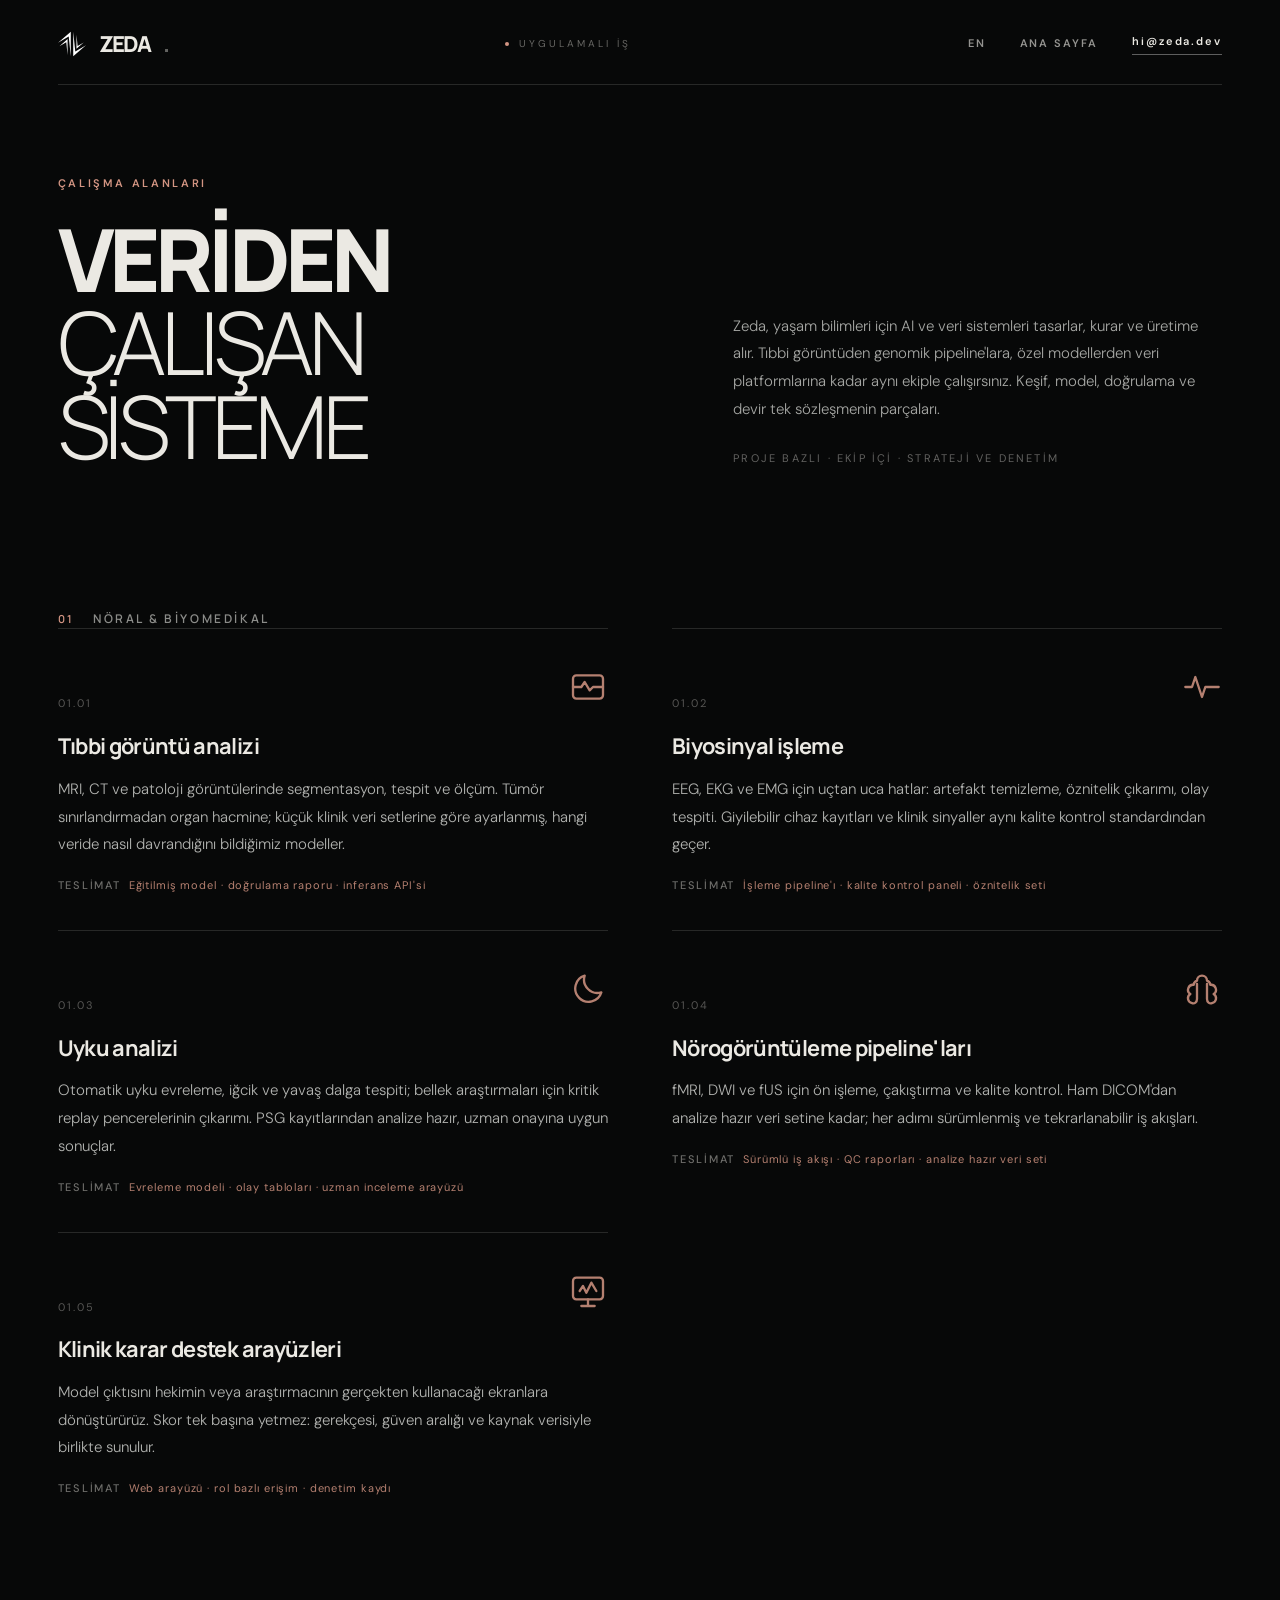
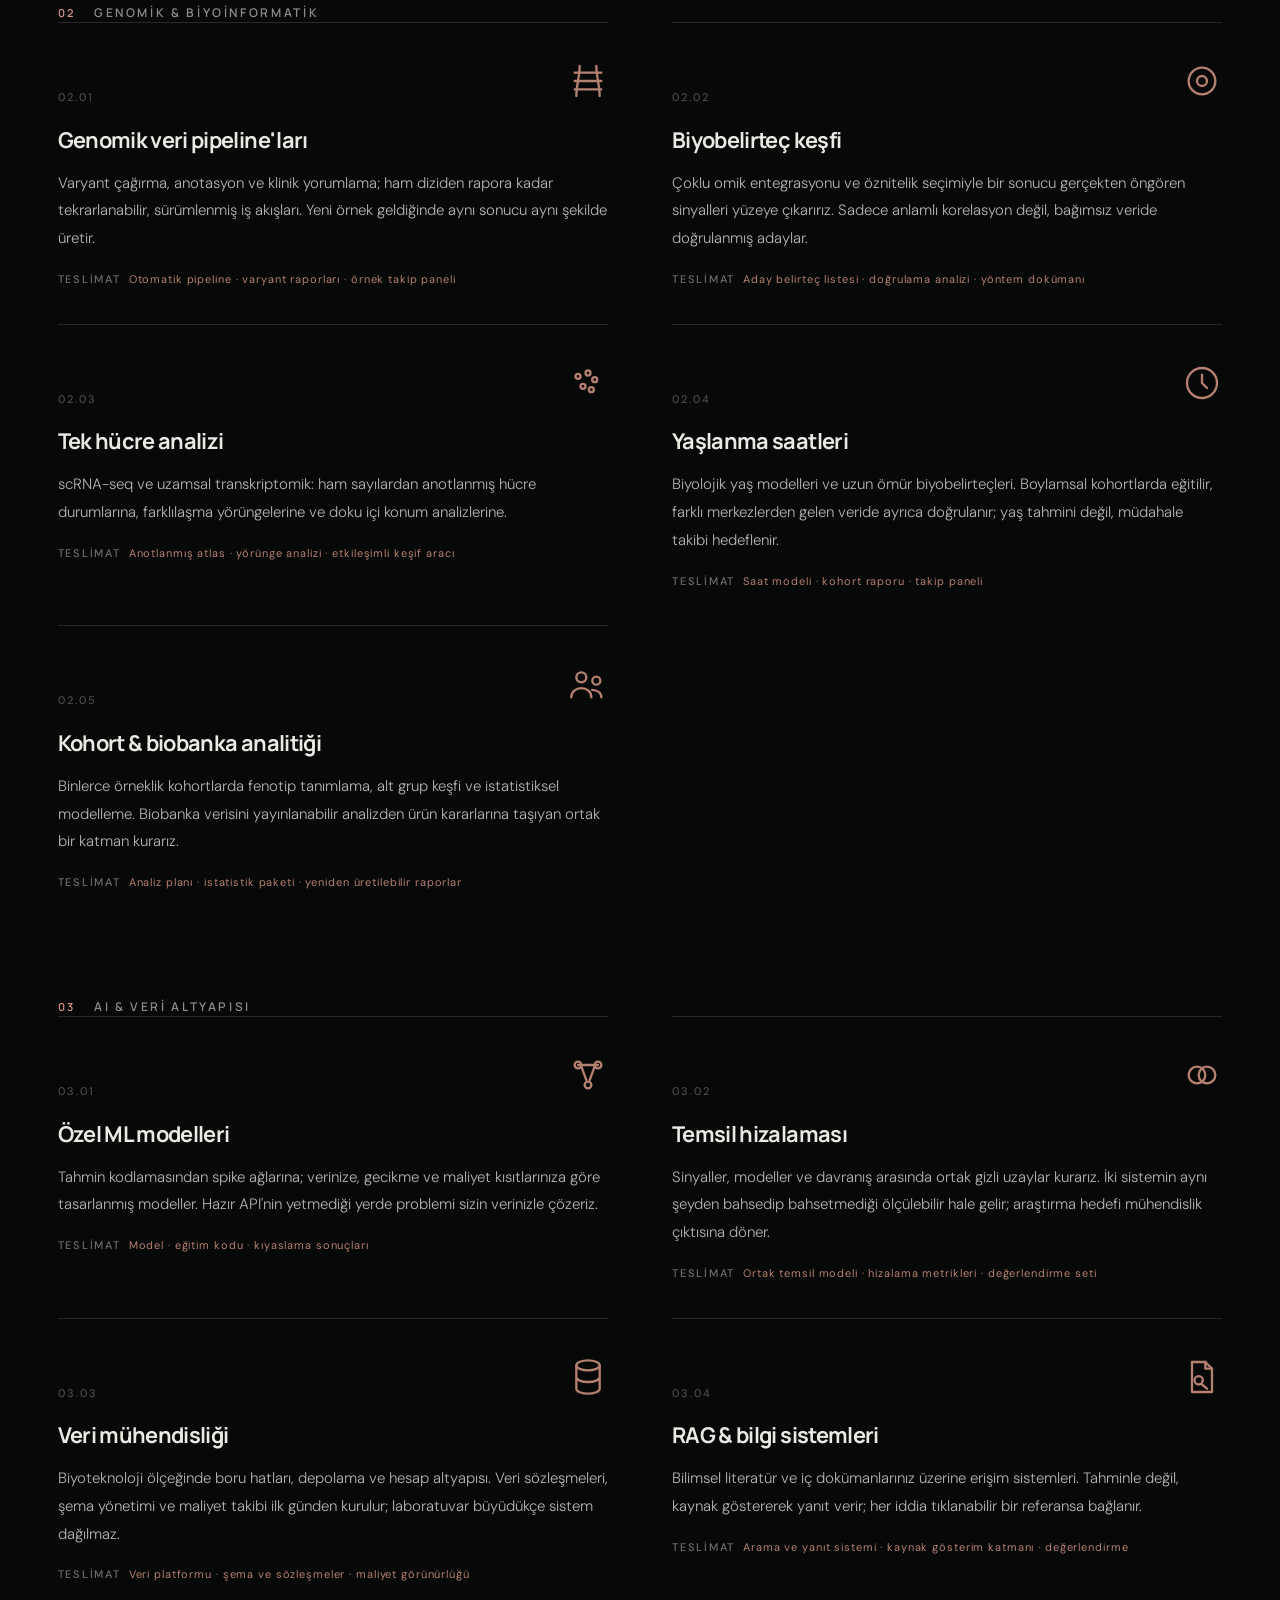
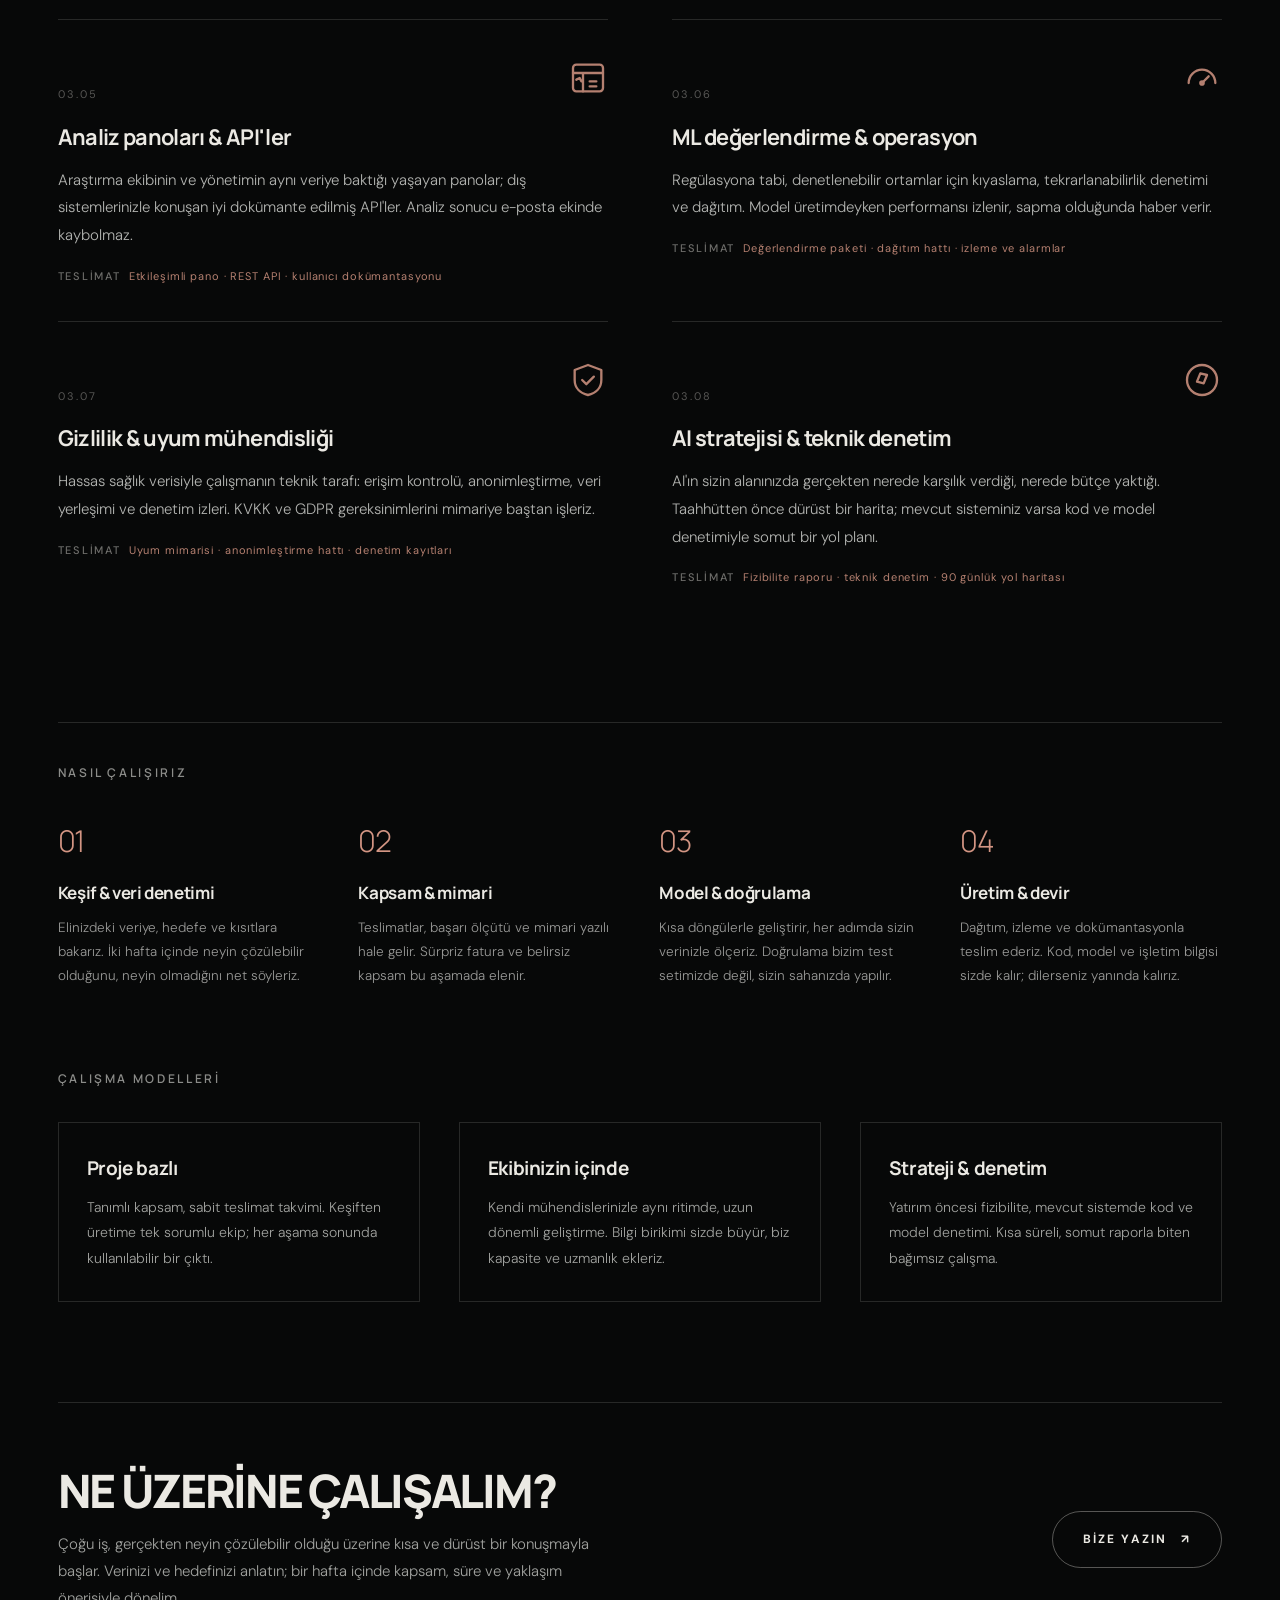
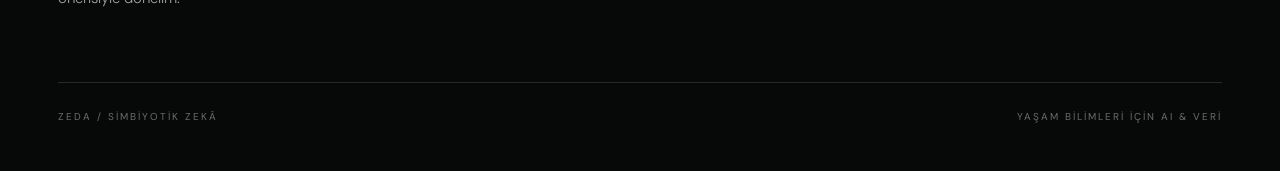
==== commit bbdfd261: "feat: rename nav and page titles to 'CALISMA ALANLARI' / 'FIELDS OF WORK'" ====
--- a/services-tr.html
+++ b/services-tr.html
@@ -11,12 +11,12 @@
 <link rel="alternate" hreflang="tr" href="https://zeda.dev/services-tr.html">
 <link rel="icon" type="image/svg+xml" href="./zeda-logo-white.svg">
 <meta property="og:type" content="website">
-<meta property="og:title" content="Hizmetler · Zeda">
+<meta property="og:title" content="Çalışma Alanları · Zeda">
 <meta property="og:description" content="Zeda hizmetleri: tıbbi görüntüleme, biyosinyal, genomik ve biyoinformatikten AI ve veri altyapısına; yaşam bilimleri için uçtan uca mühendislik.">
 <link rel="preconnect" href="https://fonts.googleapis.com">
 <link rel="preconnect" href="https://fonts.gstatic.com" crossorigin>
 <link href="https://fonts.googleapis.com/css2?family=DM+Sans:wght@300;400;500;600;700&family=Manrope:wght@300;400;500;600;700;800&display=swap" rel="stylesheet">
-<title>Hizmetler · Zeda | AI &amp; Data for the Life Sciences</title>
+<title>Çalışma Alanları · Zeda | AI &amp; Data for the Life Sciences</title>
 <style>
 :root{--ink:#070808;--chalk:#ebe9e3;--acc:#d39583;--line:rgba(235,233,227,.14)}
 *{box-sizing:border-box}
@@ -88,7 +88,7 @@
 
   <section class="hero">
     <div>
-      <div class="kick">HİZMETLER</div>
+      <div class="kick">ÇALIŞMA ALANLARI</div>
       <h1>VERİDEN<br><span class="thin">ÇALIŞAN SİSTEME</span></h1>
     </div>
     <div>
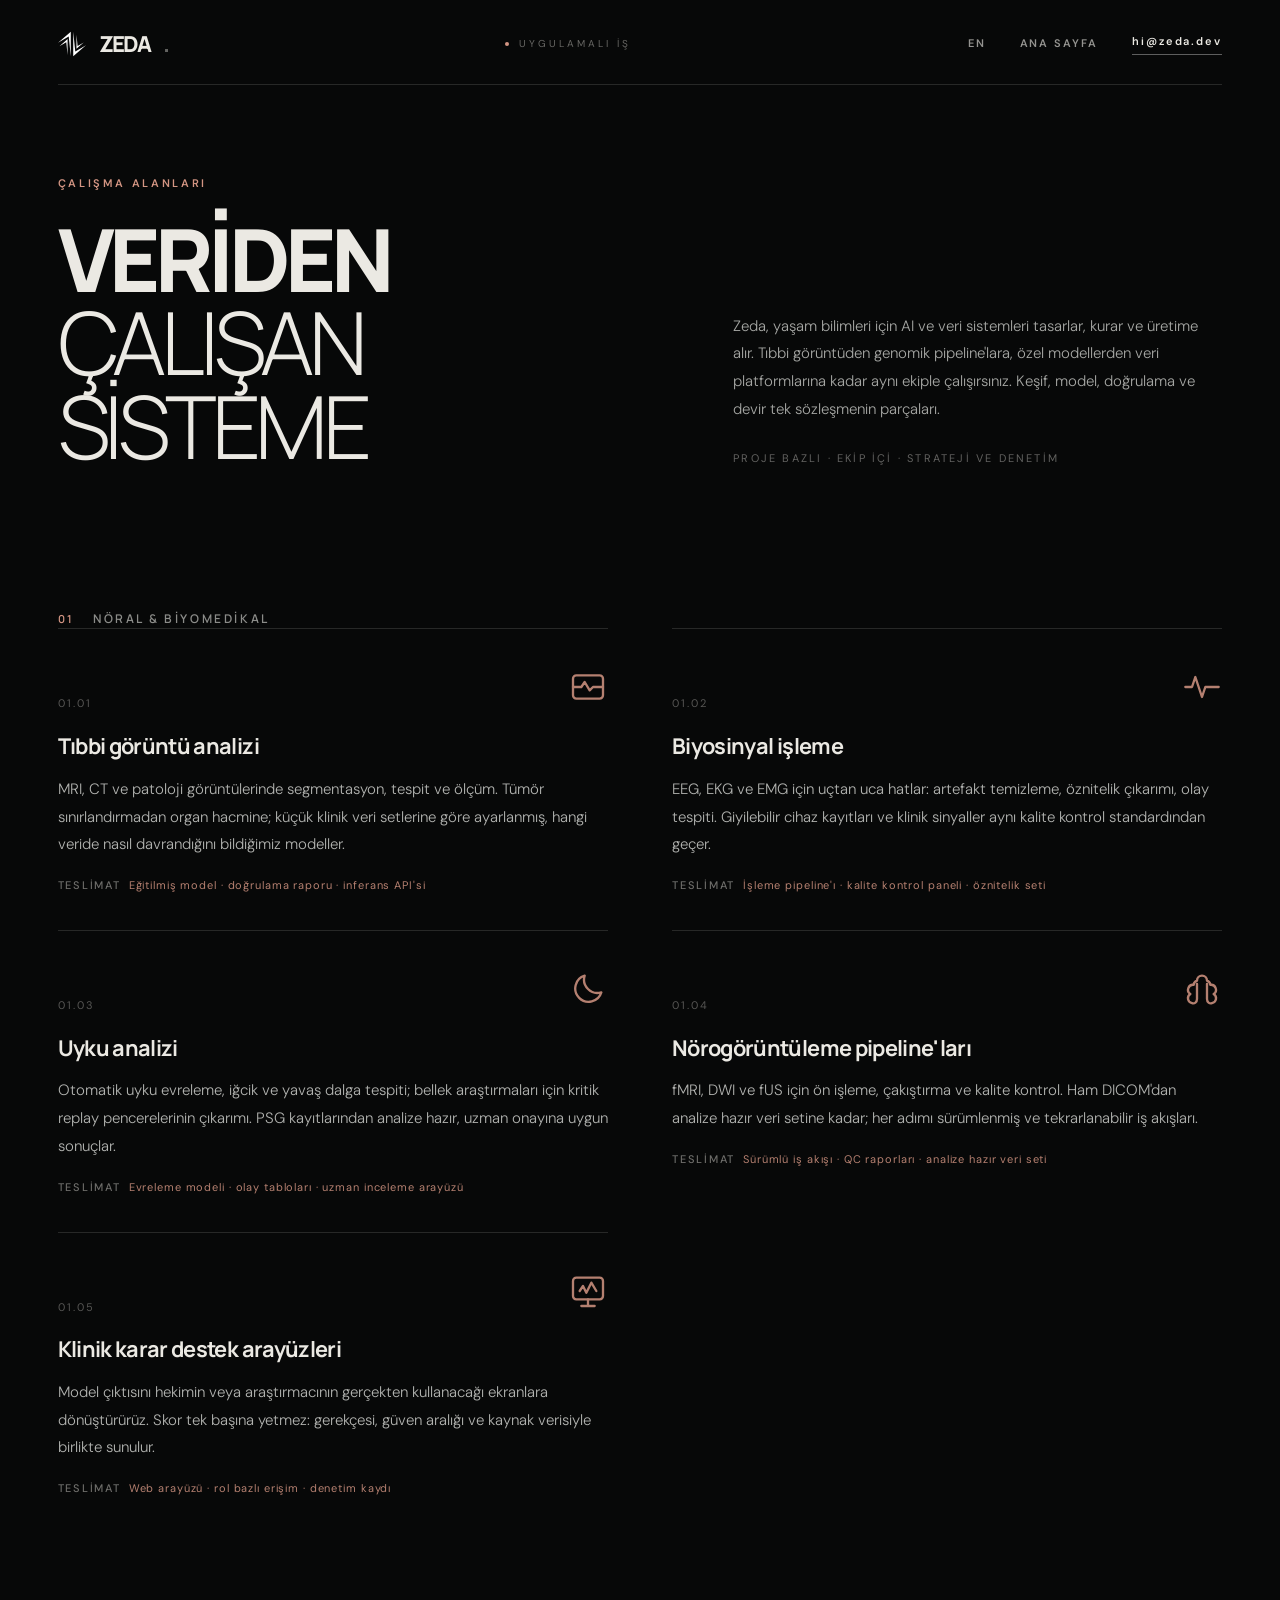
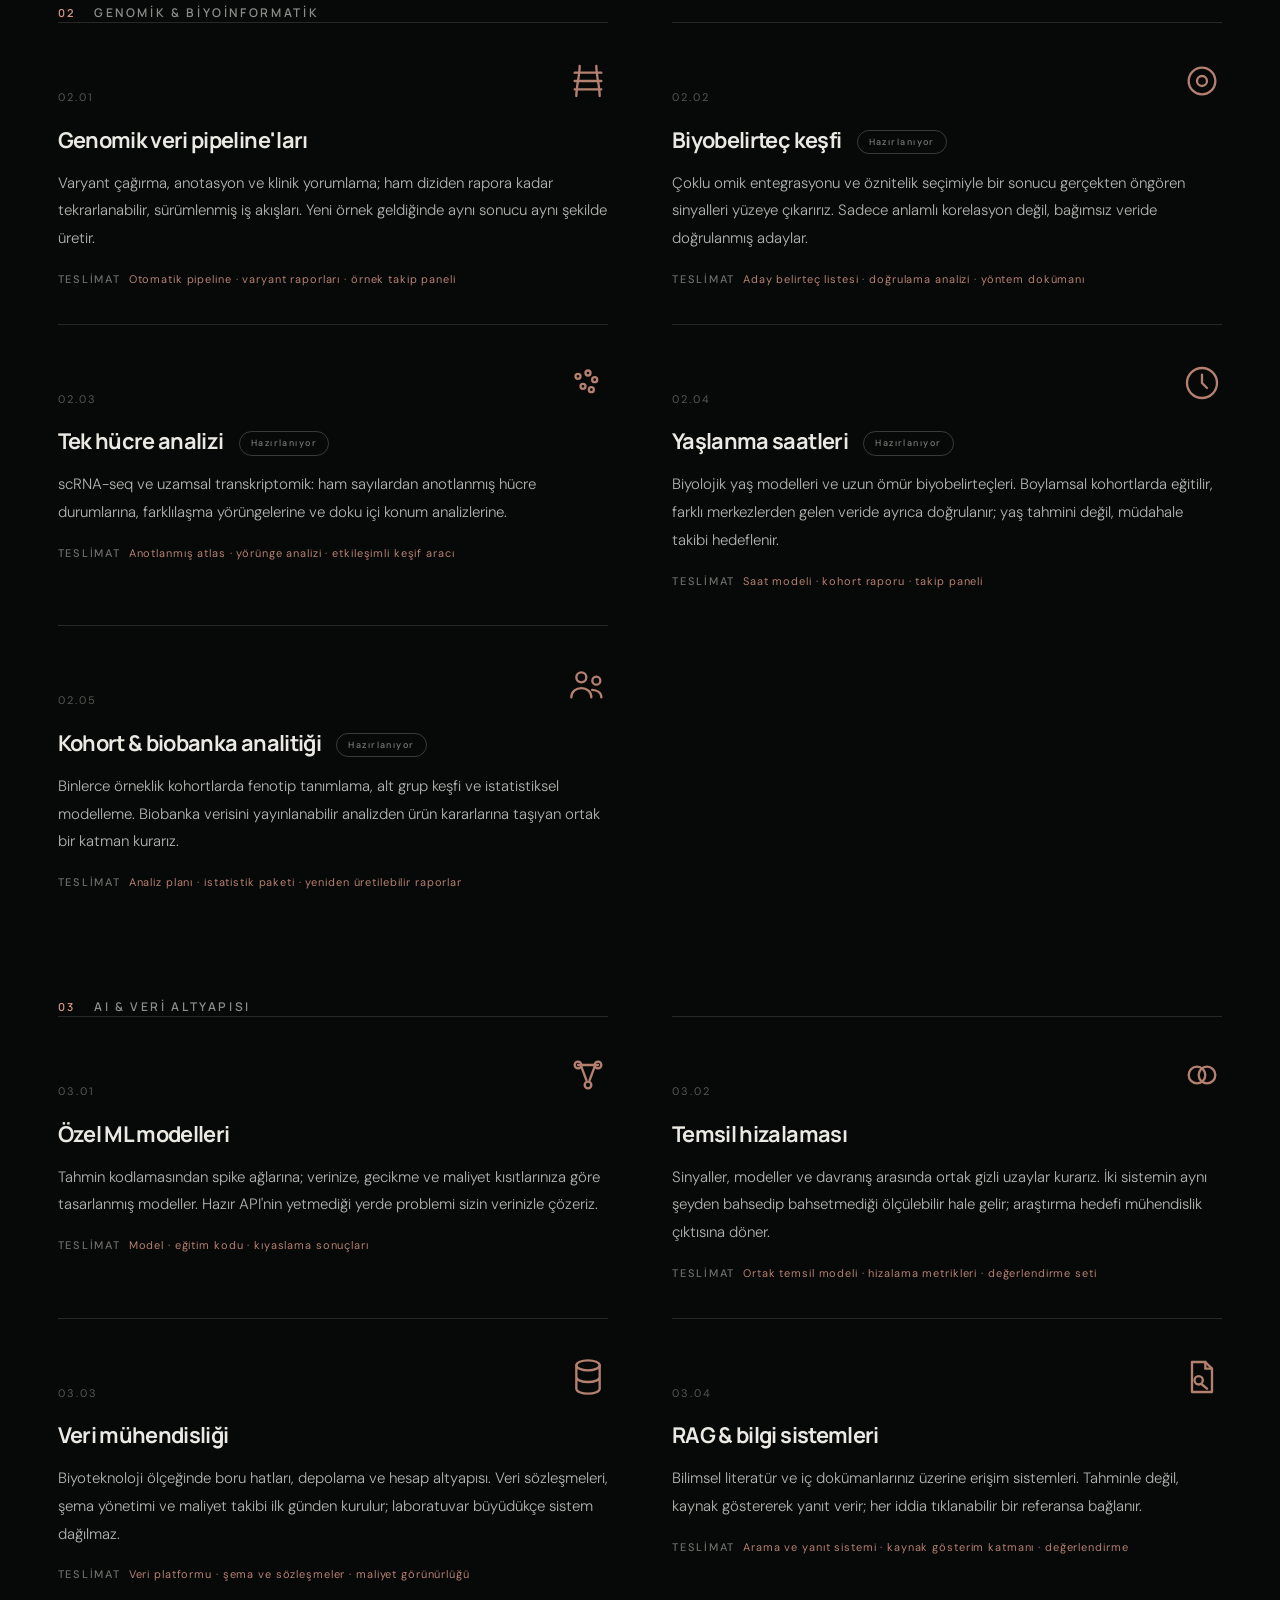
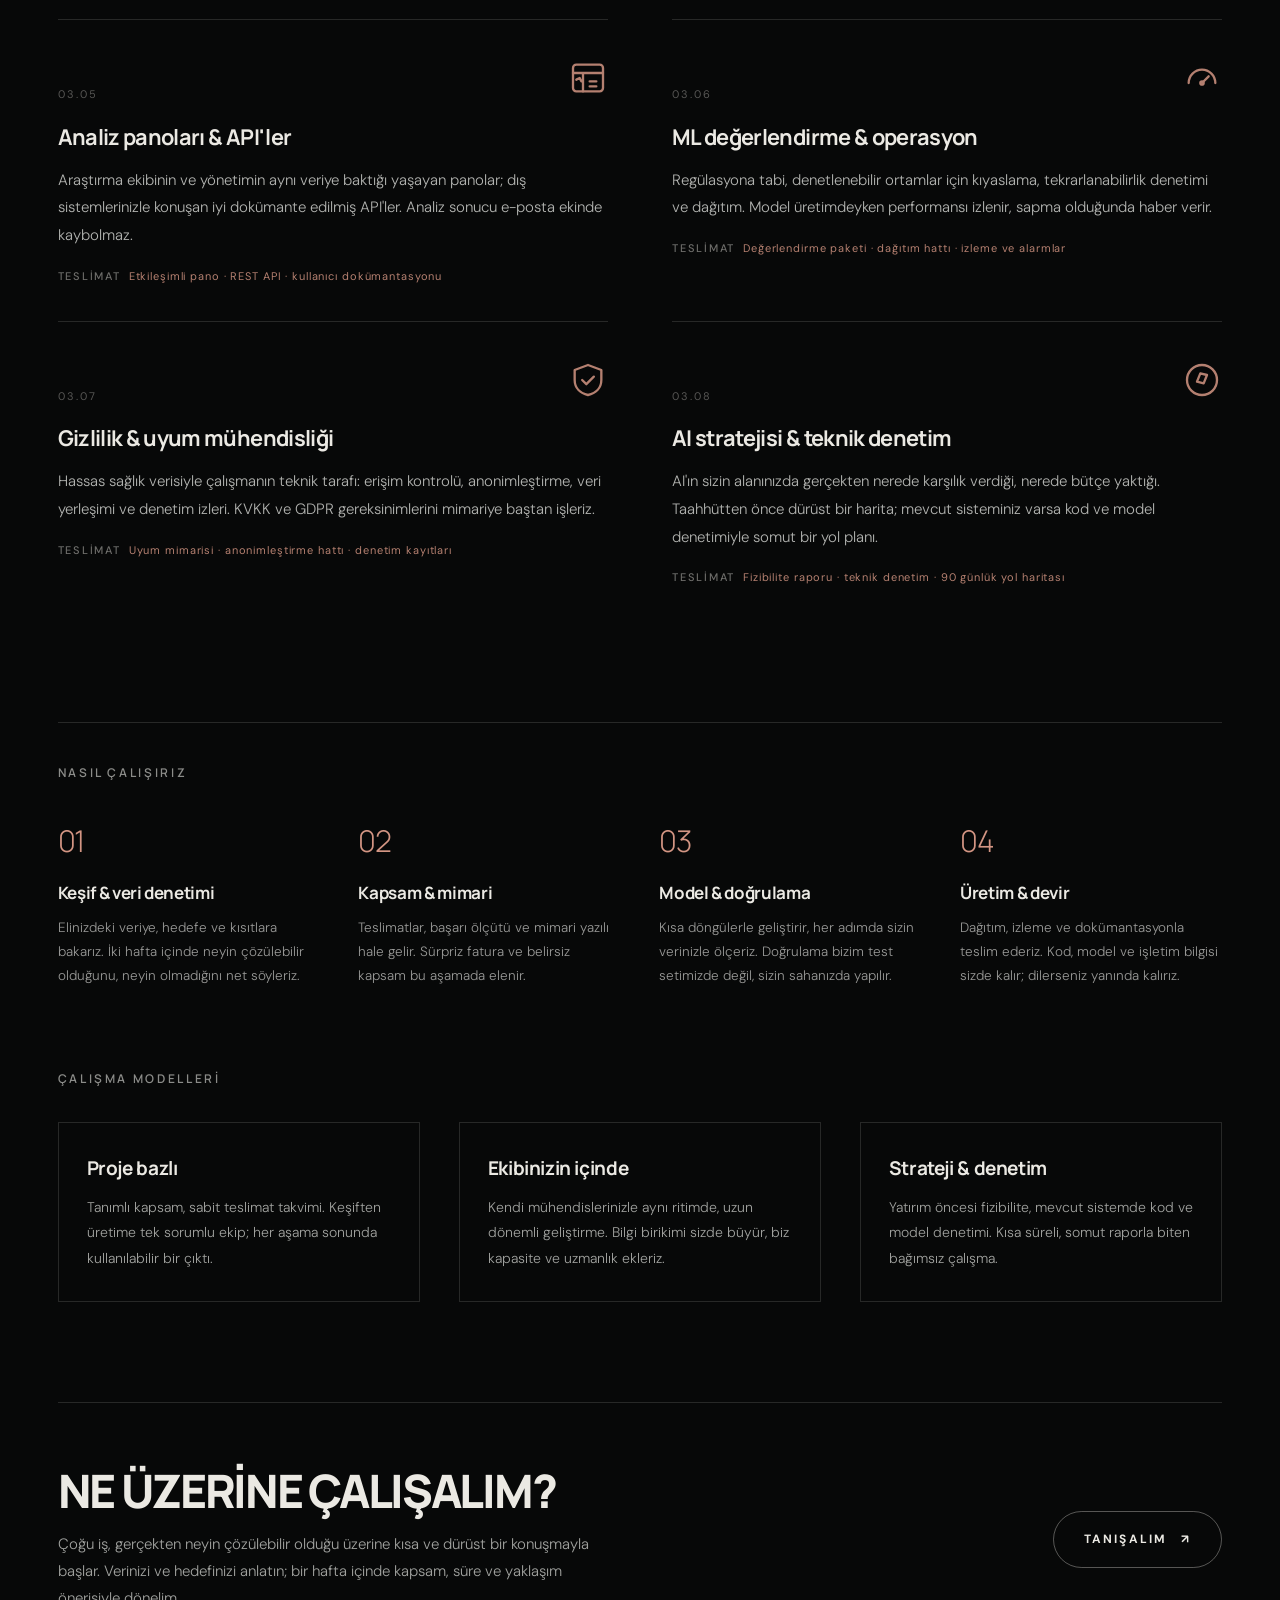
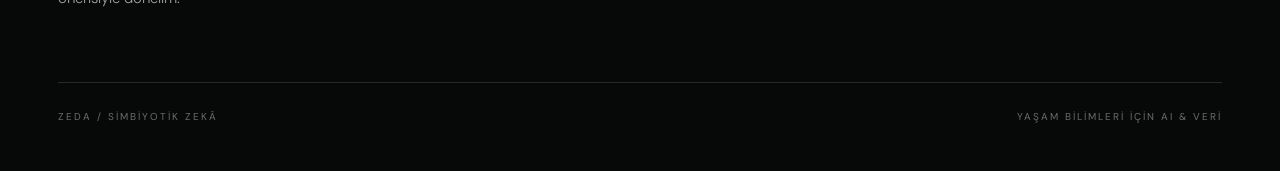
==== commit 2f3b9cc4: "feat: founder-led open-source positioning, biohacking thesis, conversational CTAs, 'preparing' badge" ====
--- a/services-tr.html
+++ b/services-tr.html
@@ -9,8 +9,16 @@
 <link rel="canonical" href="https://zeda.dev/services-tr.html">
 <link rel="alternate" hreflang="en" href="https://zeda.dev/services.html">
 <link rel="alternate" hreflang="tr" href="https://zeda.dev/services-tr.html">
-<link rel="icon" type="image/svg+xml" href="./zeda-logo-white.svg">
+<link rel="alternate" hreflang="x-default" href="https://zeda.dev/services.html">
+  <link rel="icon" type="image/svg+xml" href="./zeda-logo-white.svg">
+<meta name="twitter:card" content="summary_large_image">
 <meta property="og:type" content="website">
+  <meta property="og:image" content="https://zeda.dev/og-image.jpg">
+  <meta property="og:image:width" content="1200">
+  <meta property="og:image:height" content="630">
+  <meta property="og:image:alt" content="Zeda · AI and data for the life sciences">
+  <meta name="twitter:image" content="https://zeda.dev/og-image.jpg">
+
 <meta property="og:title" content="Çalışma Alanları · Zeda">
 <meta property="og:description" content="Zeda hizmetleri: tıbbi görüntüleme, biyosinyal, genomik ve biyoinformatikten AI ve veri altyapısına; yaşam bilimleri için uçtan uca mühendislik.">
 <link rel="preconnect" href="https://fonts.googleapis.com">
@@ -72,7 +80,222 @@
 @media(max-width:980px){.process-grid{grid-template-columns:repeat(2,1fr)}.model-grid{grid-template-columns:1fr}.hero{grid-template-columns:1fr;gap:30px}}
 @media(max-width:760px){.svc-grid{grid-template-columns:1fr}.head-mid{display:none}.close{padding:46px 0 54px}}
 @media(max-width:640px){.head-right{gap:16px;font-size:10px}.process-grid{grid-template-columns:1fr}}
+
+.badge-soon{display:inline-block;margin-left:12px;padding:4px 11px;border:1px solid rgba(235,233,227,.22);border-radius:100px;font-family:'DM Sans',sans-serif;font-size:9px;letter-spacing:.16em;font-weight:500;color:rgba(235,233,227,.5);vertical-align:middle;font-weight:500}
 </style>
+<script type="application/ld+json">
+{
+ "@context": "https://schema.org",
+ "@graph": [
+  {
+   "@type": "Organization",
+   "@id": "https://zeda.dev/#organization",
+   "name": "Zeda",
+   "url": "https://zeda.dev/",
+   "email": "hi@zeda.dev",
+   "logo": "https://zeda.dev/zeda-logo-white.svg"
+  },
+  {
+   "@type": "WebPage",
+   "@id": "https://zeda.dev/services-tr.html#page",
+   "url": "https://zeda.dev/services-tr.html",
+   "name": "Çalışma Alanları · Zeda",
+   "description": "Yaşam bilimleri için AI ve veri mühendisliği hizmetleri.",
+   "inLanguage": "tr",
+   "about": {
+    "@id": "https://zeda.dev/#organization"
+   }
+  },
+  {
+   "@type": "OfferCatalog",
+   "name": "Çalışma Alanları · Zeda",
+   "url": "https://zeda.dev/services-tr.html",
+   "itemListElement": [
+    {
+     "@type": "Offer",
+     "itemOffered": {
+      "@type": "Service",
+      "name": "Tıbbi görüntü analizi",
+      "provider": {
+       "@id": "https://zeda.dev/#organization"
+      }
+     }
+    },
+    {
+     "@type": "Offer",
+     "itemOffered": {
+      "@type": "Service",
+      "name": "Biyosinyal işleme",
+      "provider": {
+       "@id": "https://zeda.dev/#organization"
+      }
+     }
+    },
+    {
+     "@type": "Offer",
+     "itemOffered": {
+      "@type": "Service",
+      "name": "Uyku analizi",
+      "provider": {
+       "@id": "https://zeda.dev/#organization"
+      }
+     }
+    },
+    {
+     "@type": "Offer",
+     "itemOffered": {
+      "@type": "Service",
+      "name": "Nörogörüntüleme pipeline'ları",
+      "provider": {
+       "@id": "https://zeda.dev/#organization"
+      }
+     }
+    },
+    {
+     "@type": "Offer",
+     "itemOffered": {
+      "@type": "Service",
+      "name": "Klinik karar destek arayüzleri",
+      "provider": {
+       "@id": "https://zeda.dev/#organization"
+      }
+     }
+    },
+    {
+     "@type": "Offer",
+     "itemOffered": {
+      "@type": "Service",
+      "name": "Genomik veri pipeline'ları",
+      "provider": {
+       "@id": "https://zeda.dev/#organization"
+      }
+     }
+    },
+    {
+     "@type": "Offer",
+     "itemOffered": {
+      "@type": "Service",
+      "name": "Biyobelirteç keşfi",
+      "provider": {
+       "@id": "https://zeda.dev/#organization"
+      }
+     }
+    },
+    {
+     "@type": "Offer",
+     "itemOffered": {
+      "@type": "Service",
+      "name": "Tek hücre analizi",
+      "provider": {
+       "@id": "https://zeda.dev/#organization"
+      }
+     }
+    },
+    {
+     "@type": "Offer",
+     "itemOffered": {
+      "@type": "Service",
+      "name": "Yaşlanma saatleri",
+      "provider": {
+       "@id": "https://zeda.dev/#organization"
+      }
+     }
+    },
+    {
+     "@type": "Offer",
+     "itemOffered": {
+      "@type": "Service",
+      "name": "Kohort & biobanka analitiği",
+      "provider": {
+       "@id": "https://zeda.dev/#organization"
+      }
+     }
+    },
+    {
+     "@type": "Offer",
+     "itemOffered": {
+      "@type": "Service",
+      "name": "Özel ML modelleri",
+      "provider": {
+       "@id": "https://zeda.dev/#organization"
+      }
+     }
+    },
+    {
+     "@type": "Offer",
+     "itemOffered": {
+      "@type": "Service",
+      "name": "Temsil hizalaması",
+      "provider": {
+       "@id": "https://zeda.dev/#organization"
+      }
+     }
+    },
+    {
+     "@type": "Offer",
+     "itemOffered": {
+      "@type": "Service",
+      "name": "Veri mühendisliği",
+      "provider": {
+       "@id": "https://zeda.dev/#organization"
+      }
+     }
+    },
+    {
+     "@type": "Offer",
+     "itemOffered": {
+      "@type": "Service",
+      "name": "RAG & bilgi sistemleri",
+      "provider": {
+       "@id": "https://zeda.dev/#organization"
+      }
+     }
+    },
+    {
+     "@type": "Offer",
+     "itemOffered": {
+      "@type": "Service",
+      "name": "Analiz panoları & API'ler",
+      "provider": {
+       "@id": "https://zeda.dev/#organization"
+      }
+     }
+    },
+    {
+     "@type": "Offer",
+     "itemOffered": {
+      "@type": "Service",
+      "name": "ML değerlendirme & operasyon",
+      "provider": {
+       "@id": "https://zeda.dev/#organization"
+      }
+     }
+    },
+    {
+     "@type": "Offer",
+     "itemOffered": {
+      "@type": "Service",
+      "name": "Gizlilik & uyum mühendisliği",
+      "provider": {
+       "@id": "https://zeda.dev/#organization"
+      }
+     }
+    },
+    {
+     "@type": "Offer",
+     "itemOffered": {
+      "@type": "Service",
+      "name": "AI stratejisi & teknik denetim",
+      "provider": {
+       "@id": "https://zeda.dev/#organization"
+      }
+     }
+    }
+   ]
+  }
+ ]
+}
+</script>
 </head>
 <body>
 <div class="wrap">
@@ -134,22 +357,22 @@
       <div class="svc-out"><b>TESLİMAT</b>Otomatik pipeline · varyant raporları · örnek takip paneli</div>
     </article><article class="svc-card">
       <div class="svc-top"><span class="svc-n">02.02</span><div class="svc-icon"><svg viewBox="0 0 24 24" width="40" height="40" fill="none" stroke="currentColor" stroke-width="1.4" stroke-linecap="round" stroke-linejoin="round" aria-hidden="true"><circle cx="12" cy="12" r="8"/><circle cx="12" cy="12" r="3"/></svg></div></div>
-      <h3>Biyobelirteç keşfi</h3>
+      <h3>Biyobelirteç keşfi <span class="badge-soon">Hazırlanıyor</span></h3>
       <p>Çoklu omik entegrasyonu ve öznitelik seçimiyle bir sonucu gerçekten öngören sinyalleri yüzeye çıkarırız. Sadece anlamlı korelasyon değil, bağımsız veride doğrulanmış adaylar.</p>
       <div class="svc-out"><b>TESLİMAT</b>Aday belirteç listesi · doğrulama analizi · yöntem dokümanı</div>
     </article><article class="svc-card">
       <div class="svc-top"><span class="svc-n">02.03</span><div class="svc-icon"><svg viewBox="0 0 24 24" width="40" height="40" fill="none" stroke="currentColor" stroke-width="1.4" stroke-linecap="round" stroke-linejoin="round" aria-hidden="true"><circle cx="6" cy="8" r="1.5"/><circle cx="12" cy="6" r="1.5"/><circle cx="9" cy="14" r="1.5"/><circle cx="16" cy="10" r="1.5"/><circle cx="14" cy="16" r="1.5"/></svg></div></div>
-      <h3>Tek hücre analizi</h3>
+      <h3>Tek hücre analizi <span class="badge-soon">Hazırlanıyor</span></h3>
       <p>scRNA-seq ve uzamsal transkriptomik: ham sayılardan anotlanmış hücre durumlarına, farklılaşma yörüngelerine ve doku içi konum analizlerine.</p>
       <div class="svc-out"><b>TESLİMAT</b>Anotlanmış atlas · yörünge analizi · etkileşimli keşif aracı</div>
     </article><article class="svc-card">
       <div class="svc-top"><span class="svc-n">02.04</span><div class="svc-icon"><svg viewBox="0 0 24 24" width="40" height="40" fill="none" stroke="currentColor" stroke-width="1.4" stroke-linecap="round" stroke-linejoin="round" aria-hidden="true"><circle cx="12" cy="12" r="9"/><path d="M12 7v5l3 3"/></svg></div></div>
-      <h3>Yaşlanma saatleri</h3>
+      <h3>Yaşlanma saatleri <span class="badge-soon">Hazırlanıyor</span></h3>
       <p>Biyolojik yaş modelleri ve uzun ömür biyobelirteçleri. Boylamsal kohortlarda eğitilir, farklı merkezlerden gelen veride ayrıca doğrulanır; yaş tahmini değil, müdahale takibi hedeflenir.</p>
       <div class="svc-out"><b>TESLİMAT</b>Saat modeli · kohort raporu · takip paneli</div>
     </article><article class="svc-card">
       <div class="svc-top"><span class="svc-n">02.05</span><div class="svc-icon"><svg viewBox="0 0 24 24" width="40" height="40" fill="none" stroke="currentColor" stroke-width="1.4" stroke-linecap="round" stroke-linejoin="round" aria-hidden="true"><circle cx="8" cy="8" r="3"/><circle cx="17" cy="10" r="2.4"/><path d="M2 20c0-3.5 2.7-5.5 6-5.5s6 2 6 5.5M14.5 15.5c3 .2 5.5 1.8 5.5 4.5"/></svg></div></div>
-      <h3>Kohort & biobanka analitiği</h3>
+      <h3>Kohort & biobanka analitiği <span class="badge-soon">Hazırlanıyor</span></h3>
       <p>Binlerce örneklik kohortlarda fenotip tanımlama, alt grup keşfi ve istatistiksel modelleme. Biobanka verisini yayınlanabilir analizden ürün kararlarına taşıyan ortak bir katman kurarız.</p>
       <div class="svc-out"><b>TESLİMAT</b>Analiz planı · istatistik paketi · yeniden üretilebilir raporlar</div>
     </article></div>
@@ -213,7 +436,7 @@
       <h2>NE ÜZERİNE ÇALIŞALIM?</h2>
       <p>Çoğu iş, gerçekten neyin çözülebilir olduğu üzerine kısa ve dürüst bir konuşmayla başlar. Verinizi ve hedefinizi anlatın; bir hafta içinde kapsam, süre ve yaklaşım önerisiyle dönelim.</p>
     </div>
-    <a class="cta" href="mailto:hi@zeda.dev?subject=Project%20inquiry">BİZE YAZIN <span>↗</span></a>
+    <a class="cta" href="mailto:hi@zeda.dev?subject=Project%20inquiry">TANIŞALIM <span>↗</span></a>
   </section>
 
   <footer>
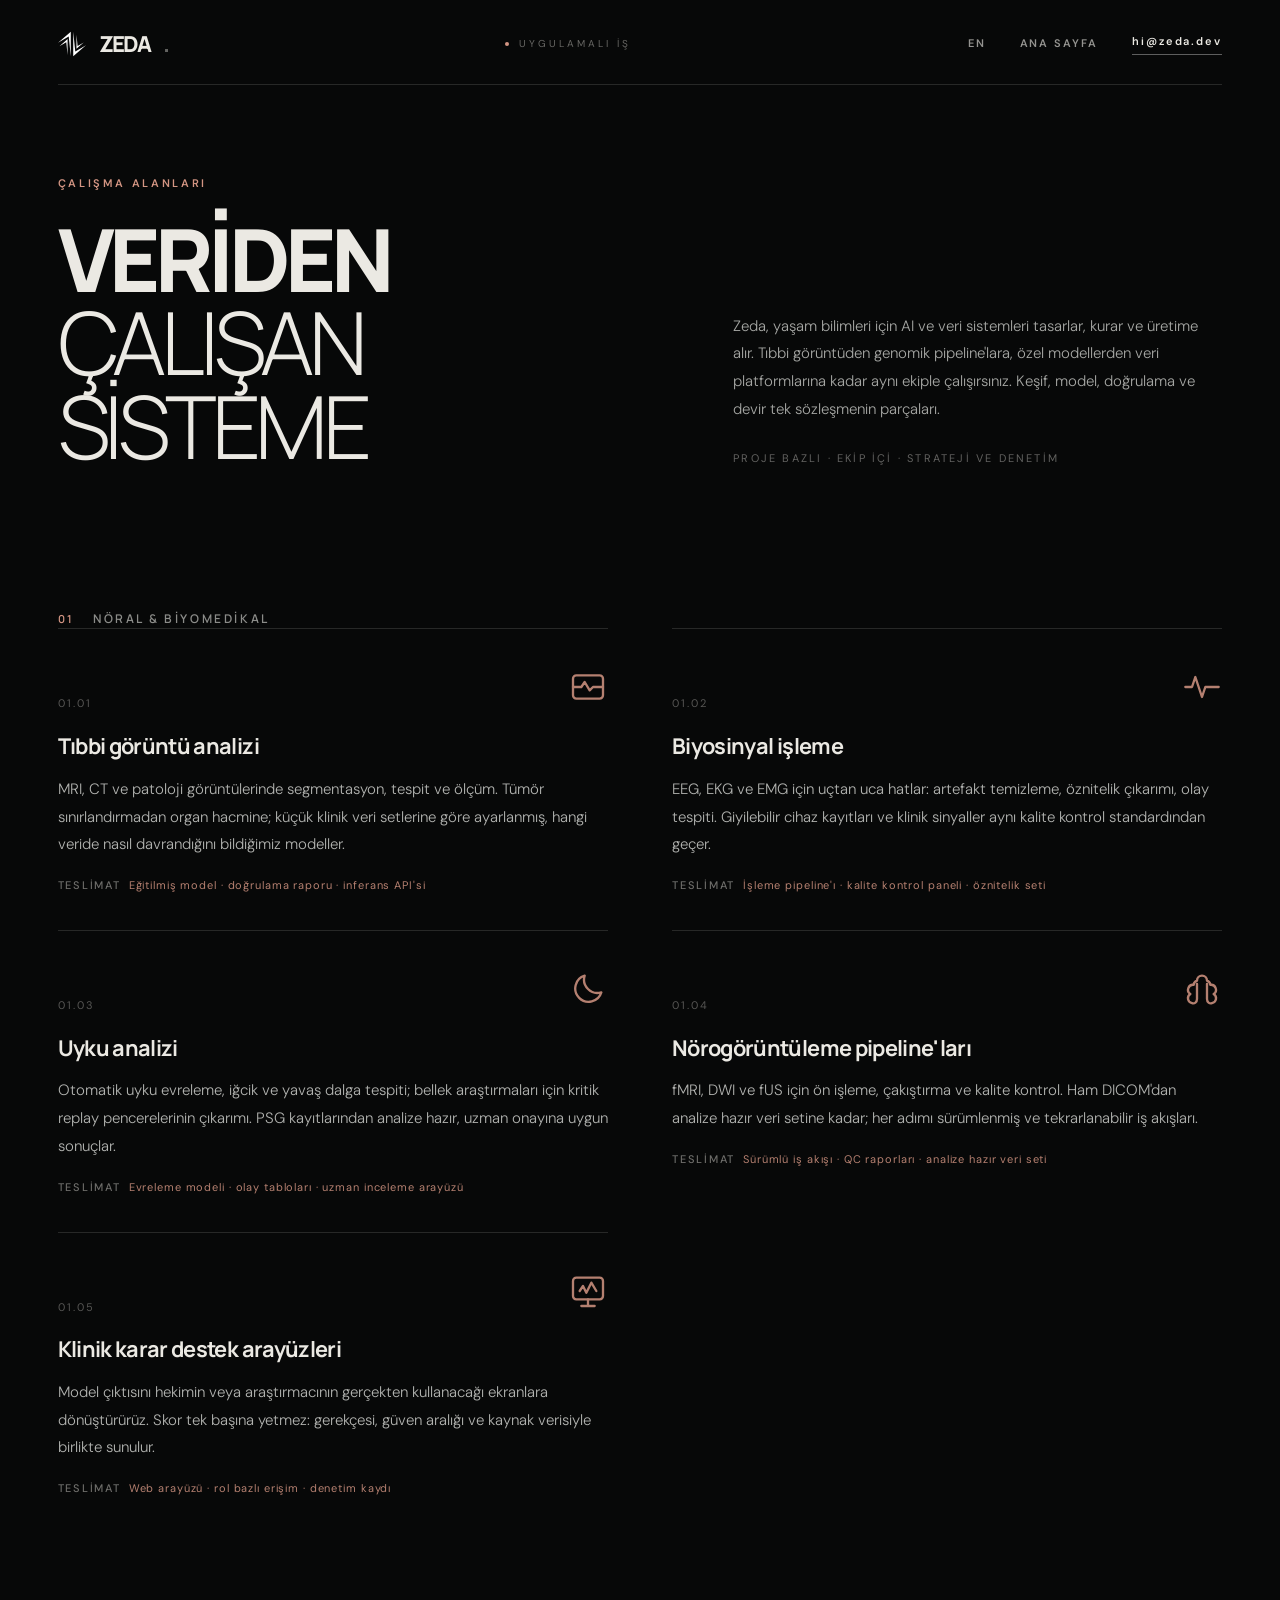
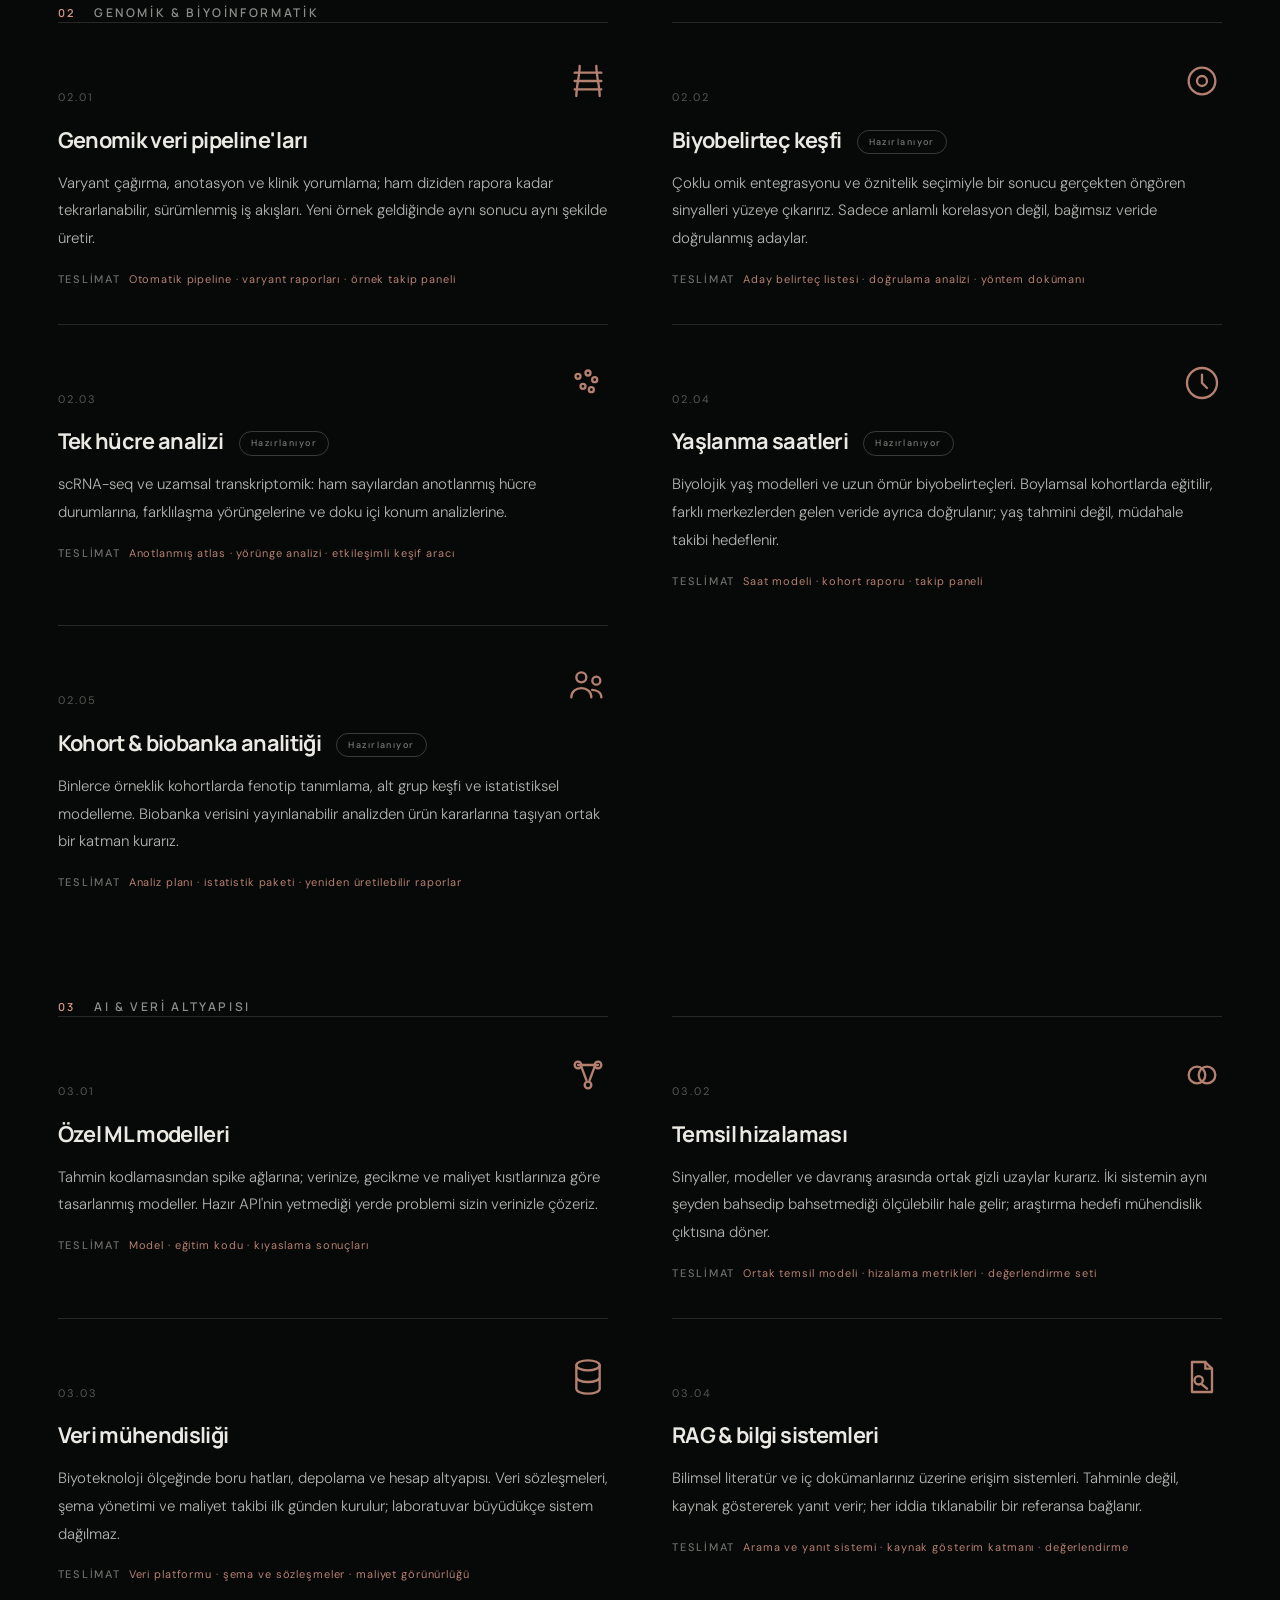
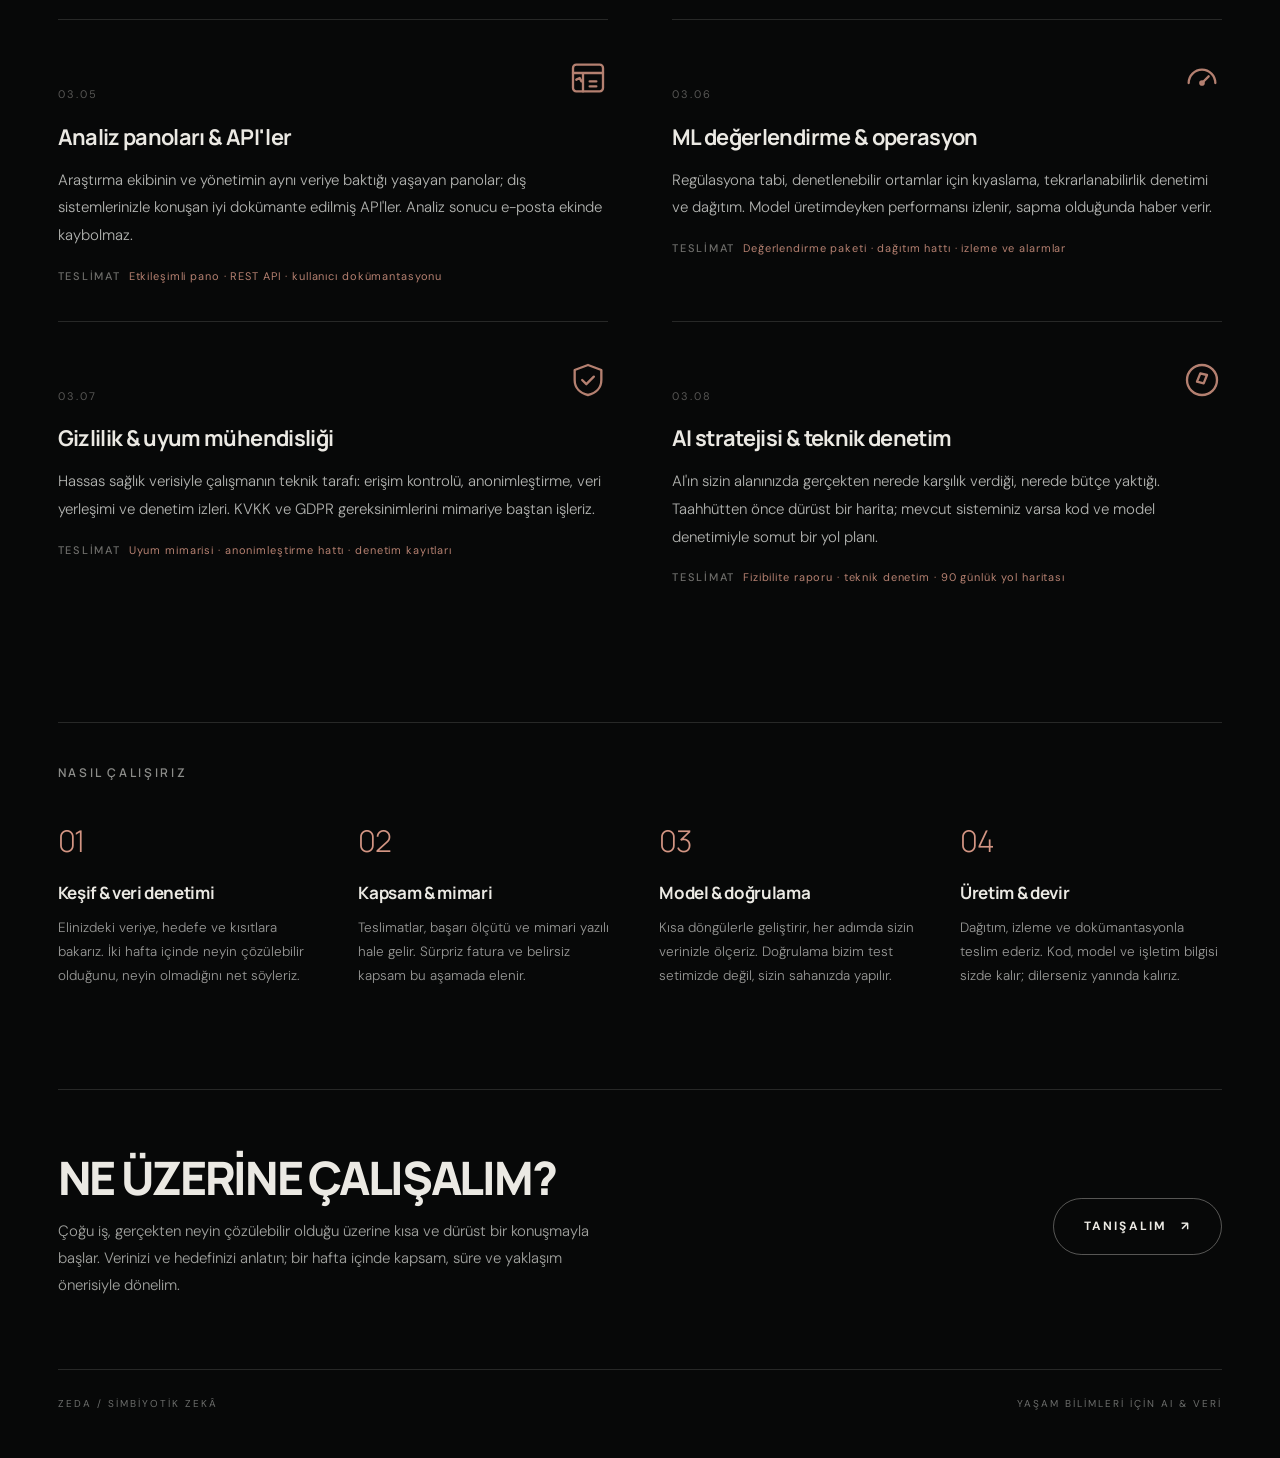
==== commit 5afd7b1e: "feat: nav -> BIOTECH DEVELOPMENT jumps to open-source scene, faint fields-of-work link, remove engag" ====
--- a/services-tr.html
+++ b/services-tr.html
@@ -65,19 +65,13 @@
 .step .step-n{font-family:'Manrope',sans-serif;font-size:30px;font-weight:300;color:var(--acc);letter-spacing:-.04em}
 .step h3{font-family:'Manrope',sans-serif;font-size:17px;font-weight:700;margin:14px 0 10px;letter-spacing:-.02em}
 .step p{margin:0;font-size:13.5px;line-height:1.8;color:rgba(227,228,224,.66);font-weight:300}
-.models{margin-top:80px}
-.model-grid{display:grid;grid-template-columns:repeat(3,1fr);gap:clamp(24px,3vw,54px);margin-top:34px}
-.model{border:1px solid var(--line);padding:30px 28px;transition:border-color .25s}
-.model:hover{border-color:rgba(211,149,131,.5)}
-.model h3{font-family:'Manrope',sans-serif;font-size:19px;font-weight:700;margin:0 0 12px;letter-spacing:-.02em}
-.model p{margin:0;font-size:14px;line-height:1.8;color:rgba(227,228,224,.7);font-weight:300}
 .close{margin:100px 0 0;border-top:1px solid var(--line);padding:64px 0 70px;display:flex;align-items:center;justify-content:space-between;gap:32px;flex-wrap:wrap}
 .close h2{font-family:'Manrope',sans-serif;font-size:clamp(30px,3.6vw,54px);font-weight:800;letter-spacing:-.05em;line-height:1.05;margin:0 0 16px}
 .close p{margin:0;font-size:15px;color:rgba(227,228,224,.7);max-width:56ch;font-weight:300;line-height:1.8}
 .cta{display:inline-flex;align-items:center;gap:14px;font-size:12px;font-weight:700;letter-spacing:.18em;border:1px solid rgba(235,233,227,.35);border-radius:100px;padding:18px 30px;transition:border-color .25s,background .25s;white-space:nowrap}
 .cta:hover{border-color:var(--acc);background:rgba(211,149,131,.08)}
 footer{padding:26px 0 46px;border-top:1px solid var(--line);font-size:10px;letter-spacing:.2em;color:rgba(231,232,228,.45);display:flex;justify-content:space-between;gap:16px;flex-wrap:wrap}
-@media(max-width:980px){.process-grid{grid-template-columns:repeat(2,1fr)}.model-grid{grid-template-columns:1fr}.hero{grid-template-columns:1fr;gap:30px}}
+@media(max-width:980px){.process-grid{grid-template-columns:repeat(2,1fr)}.hero{grid-template-columns:1fr;gap:30px}}
 @media(max-width:760px){.svc-grid{grid-template-columns:1fr}.head-mid{display:none}.close{padding:46px 0 54px}}
 @media(max-width:640px){.head-right{gap:16px;font-size:10px}.process-grid{grid-template-columns:1fr}}
 
@@ -426,10 +420,6 @@
     <div class="process-grid"><div class="step"><span class="step-n">01</span><h3>Keşif & veri denetimi</h3><p>Elinizdeki veriye, hedefe ve kısıtlara bakarız. İki hafta içinde neyin çözülebilir olduğunu, neyin olmadığını net söyleriz.</p></div><div class="step"><span class="step-n">02</span><h3>Kapsam & mimari</h3><p>Teslimatlar, başarı ölçütü ve mimari yazılı hale gelir. Sürpriz fatura ve belirsiz kapsam bu aşamada elenir.</p></div><div class="step"><span class="step-n">03</span><h3>Model & doğrulama</h3><p>Kısa döngülerle geliştirir, her adımda sizin verinizle ölçeriz. Doğrulama bizim test setimizde değil, sizin sahanızda yapılır.</p></div><div class="step"><span class="step-n">04</span><h3>Üretim & devir</h3><p>Dağıtım, izleme ve dokümantasyonla teslim ederiz. Kod, model ve işletim bilgisi sizde kalır; dilerseniz yanında kalırız.</p></div></div>
   </section>
 
-  <section class="models">
-    <h2 class="svc-sec-title" style="margin-top:0">ÇALIŞMA MODELLERİ</h2>
-    <div class="model-grid"><div class="model"><h3>Proje bazlı</h3><p>Tanımlı kapsam, sabit teslimat takvimi. Keşiften üretime tek sorumlu ekip; her aşama sonunda kullanılabilir bir çıktı.</p></div><div class="model"><h3>Ekibinizin içinde</h3><p>Kendi mühendislerinizle aynı ritimde, uzun dönemli geliştirme. Bilgi birikimi sizde büyür, biz kapasite ve uzmanlık ekleriz.</p></div><div class="model"><h3>Strateji & denetim</h3><p>Yatırım öncesi fizibilite, mevcut sistemde kod ve model denetimi. Kısa süreli, somut raporla biten bağımsız çalışma.</p></div></div>
-  </section>
 
   <section class="close">
     <div>
